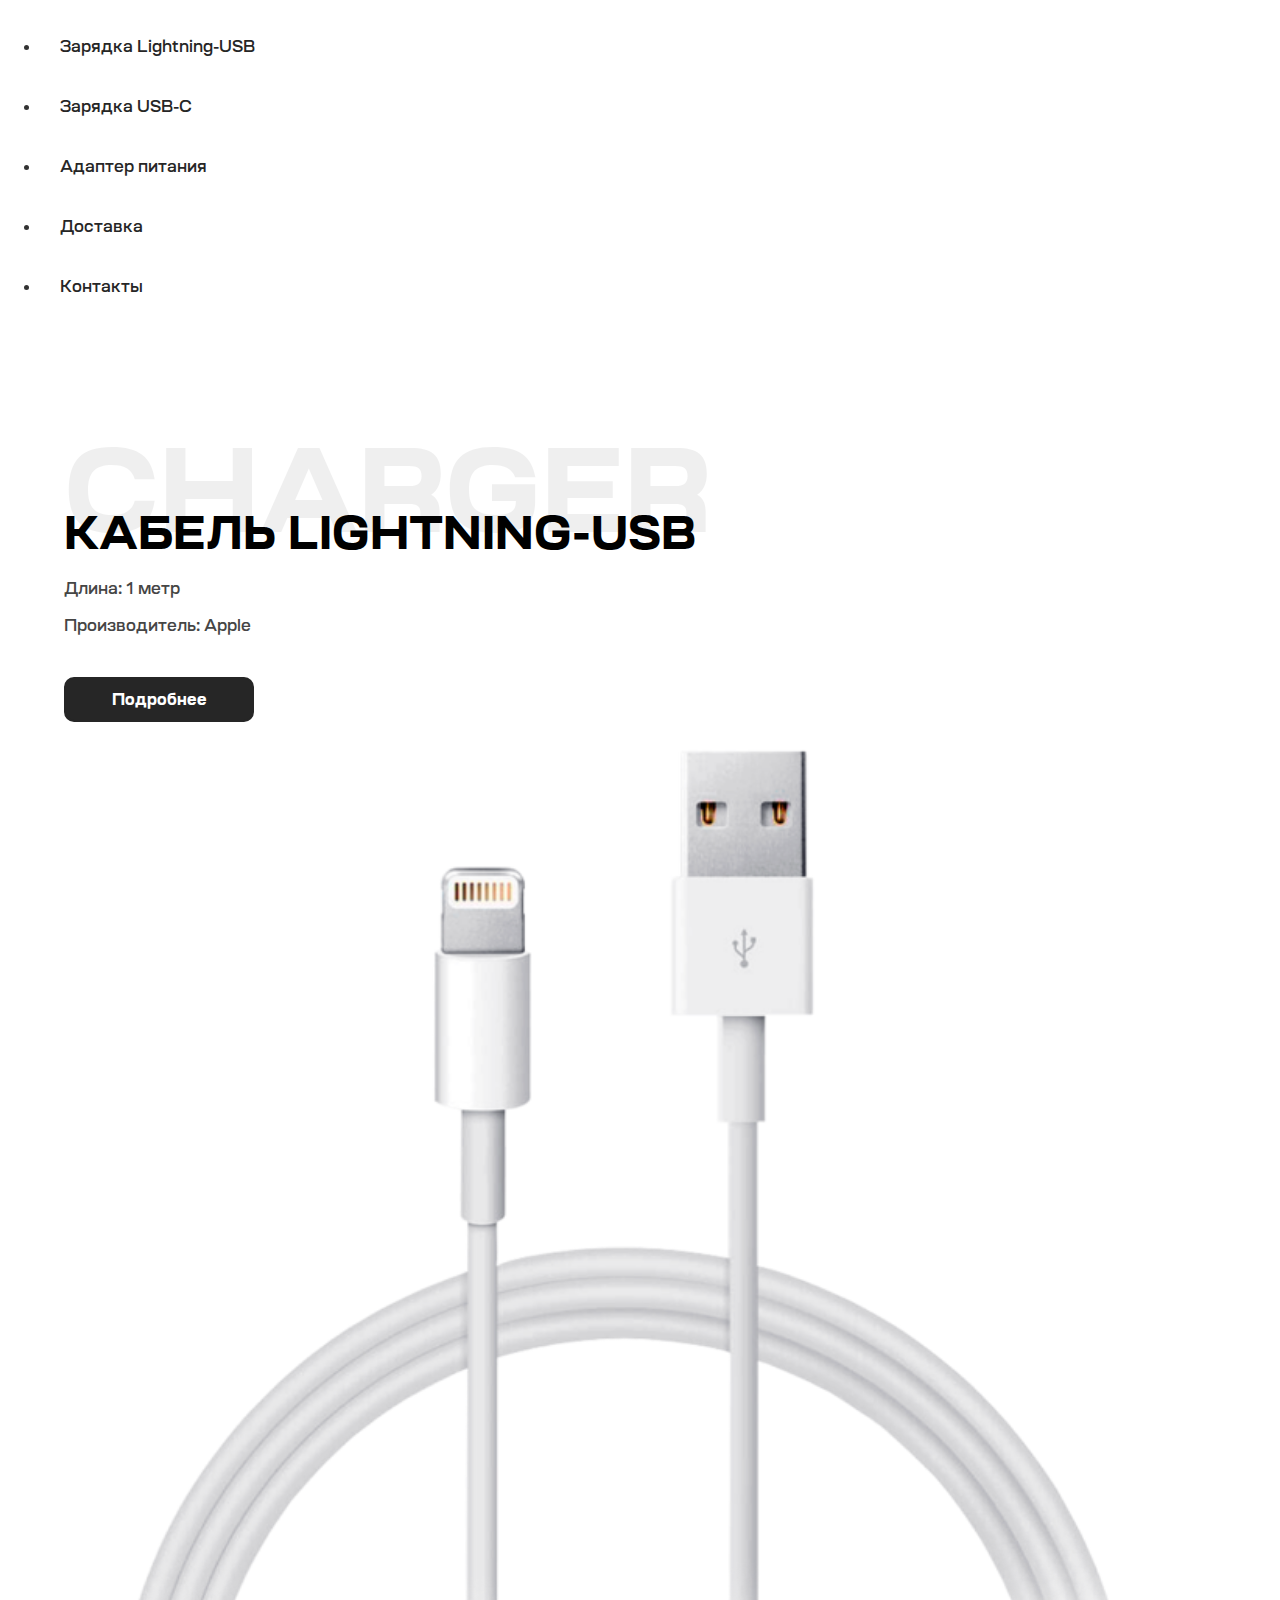
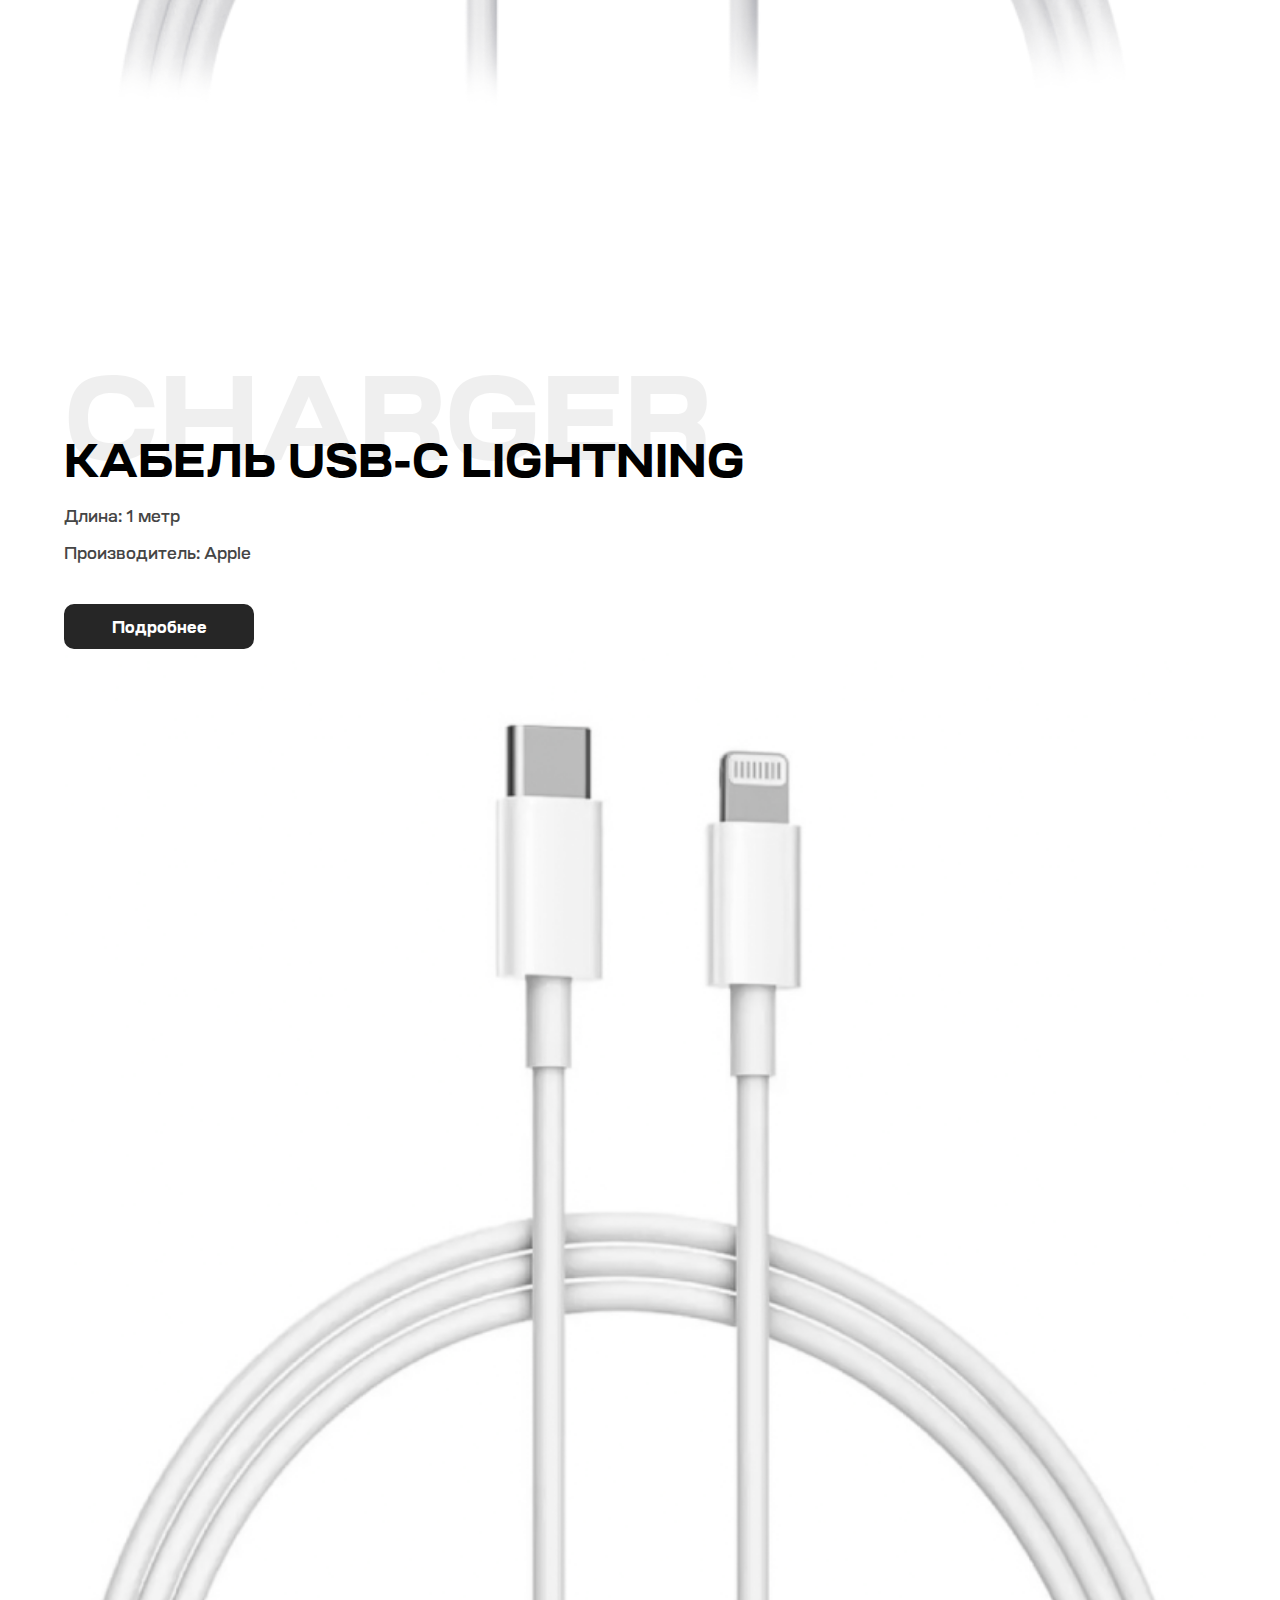
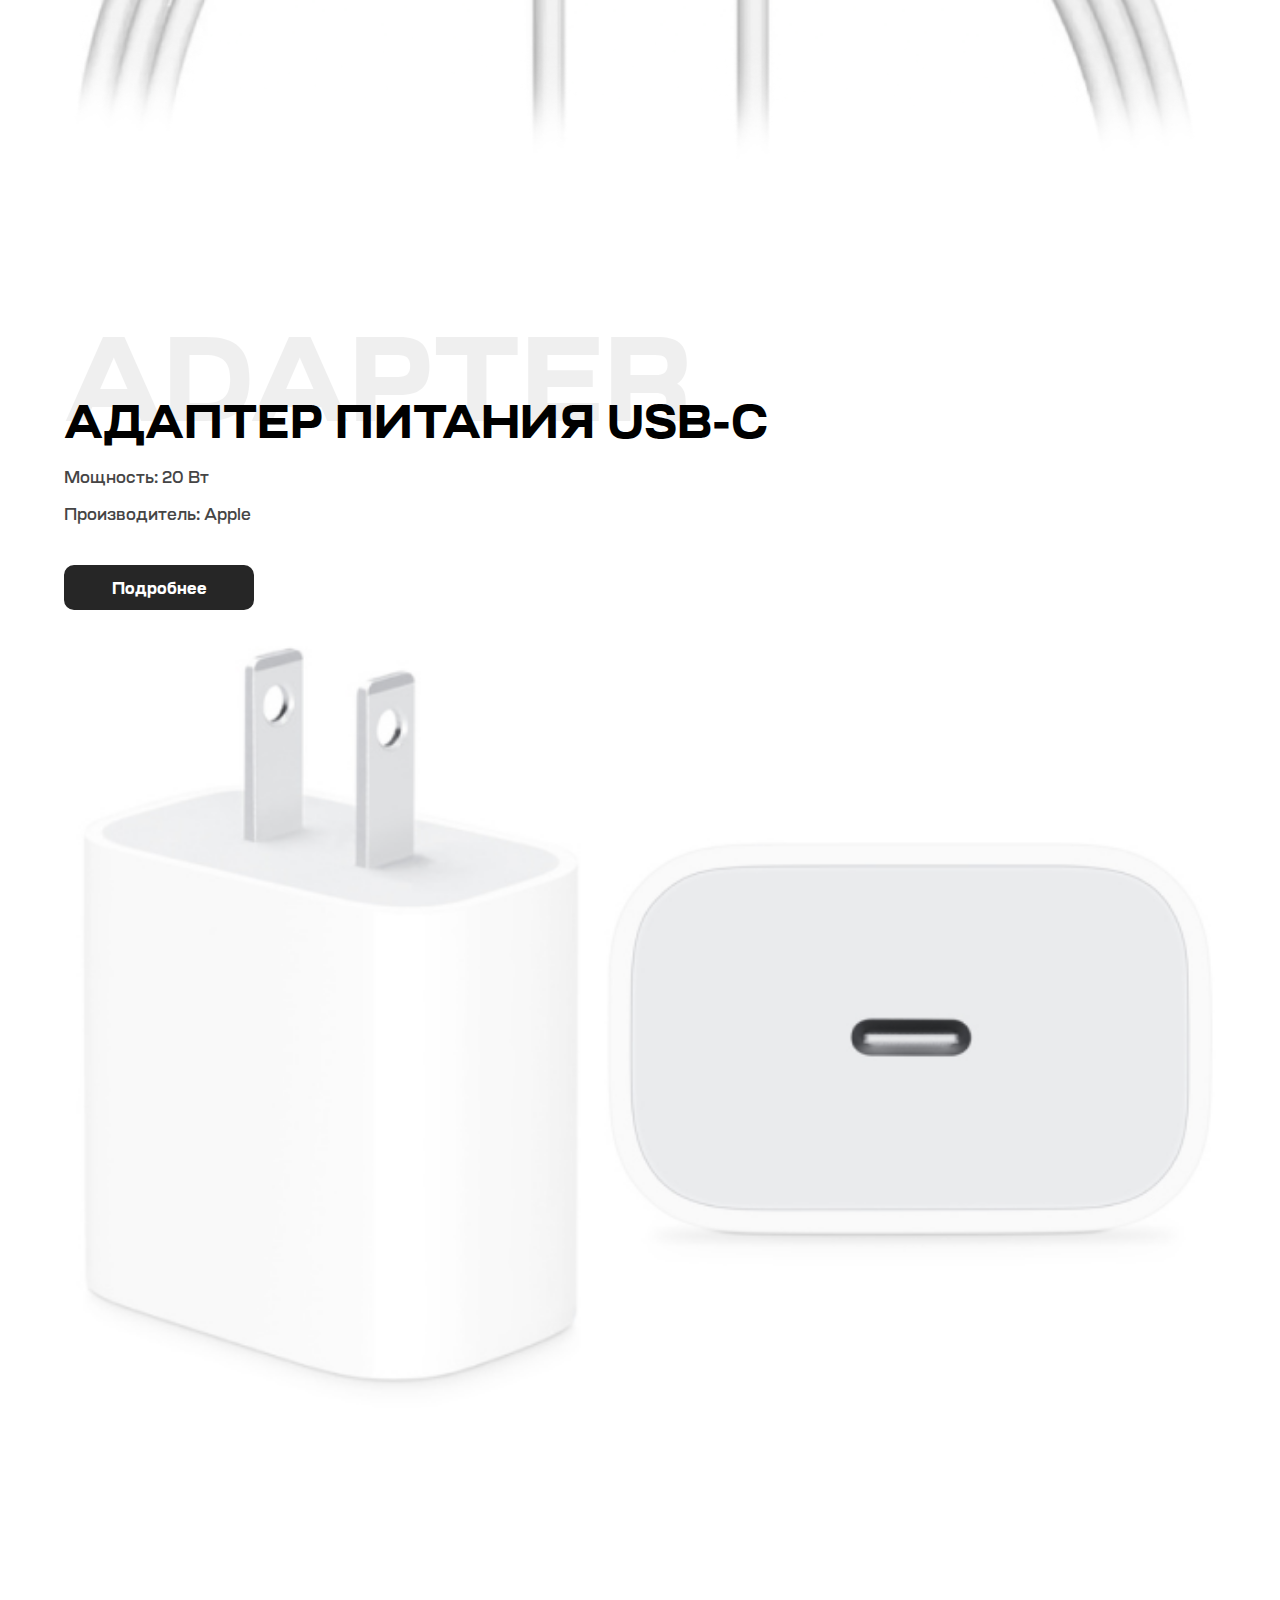
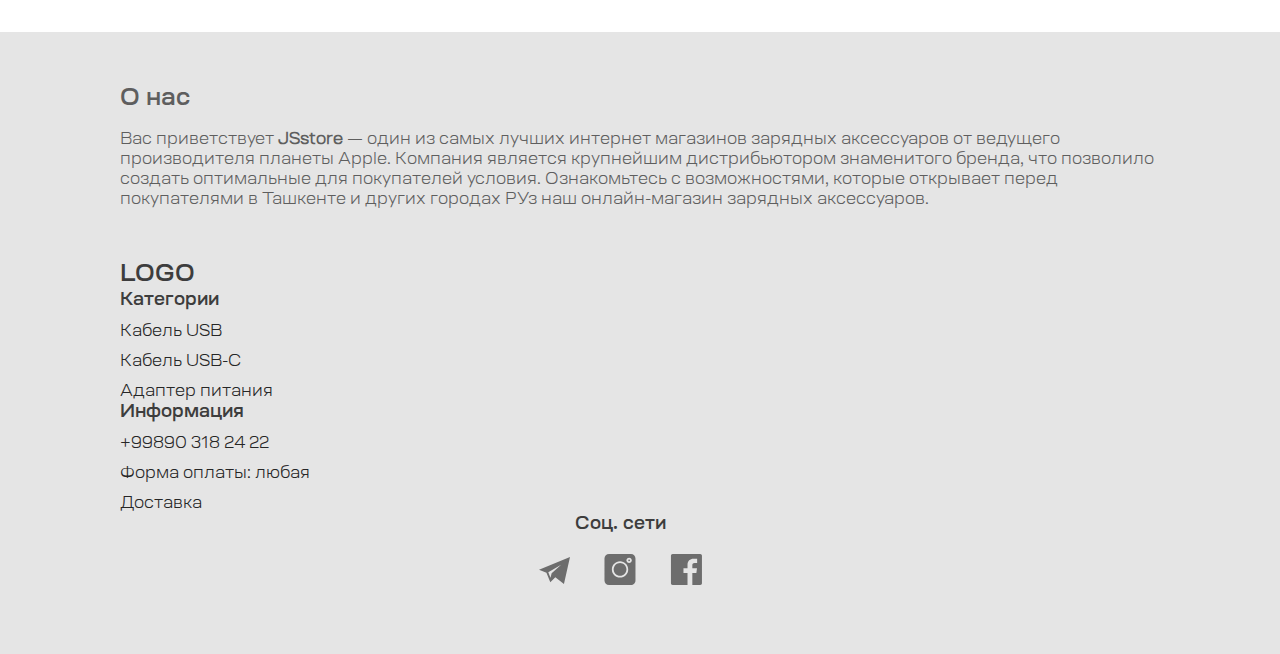
==== index.html @ 5d2f087a "JS-Store10" ====
<!DOCTYPE html>
<html lang="en">
<head>
    <meta charset="UTF-8">
    <meta http-equiv="X-UA-Compatible" content="IE=edge">
    <meta name="viewport" content="width=device-width, initial-scale=1.0">
    <link href="https://cdn.jsdelivr.net/npm/bootstrap@5.1.3/dist/css/bootstrap.min.css" rel="stylesheet" integrity="sha384-1BmE4kWBq78iYhFldvKuhfTAU6auU8tT94WrHftjDbrCEXSU1oBoqyl2QvZ6jIW3" crossorigin="anonymous">
    <link rel="stylesheet" href="/css/style2.css">
    <title>JS-Store2</title>
</head>
<body>
    <nav class="navbar navbar-expand-lg mt-5">
        <div class="container-md">
          <div class="collapse navbar-collapse justify-content-center" id="navbarSupportedContent">
            <ul class="navbar-nav start-50">
              <li class="nav-item">
                <a class="nav-link" aria-current="page" href="#Lightning">Зарядка Lightning-USB</a>
              </li>
              <li class="nav-item">
                <a class="nav-link" aria-current="page" href="#USB-C">Зарядка USB-C</a>
              </li>
              <li class="nav-item">
                <a class="nav-link" aria-current="page" href="#adapter">Адаптер питания</a>
              </li>
              <li class="nav-item">
                <a class="nav-link" aria-current="page" href="#social">Доставка</a>
              </li>
              <li class="nav-item">
                <a class="nav-link" aria-current="page" href="#contacts">Контакты</a>
              </li>
            </ul>
          </div>
        </div>
      </nav>

      <div class="container1">


        <div class="lightning" id="Lightning">

          <div class="row">
            <div class="col-12 col-md-6">
              <div class="row lightning-text">
                <div class="title">
                  <h1>Charger</h1>
                </div>
                <div class="sub-title">
                  <h2>Кабель Lightning-USB</h2>
                </div>
                <div class="info-text">
                  <p>
                    Длина: 1 метр
                  </p>
                  <p>
                    Производитель: Apple
                  </p>
                </div>
                <a href="/html/card.html">
                  <button type="button" class="info-btn">Подробнее</button>
                </a>
              </div>
            </div>
            <div class="col-12 col-md-6 lightning-img">
              <img class="image" src="/images/Lightning.png" alt="Lightning Usb">
            </div>
          </div>

        </div>


        <div class="usb-c" id="USB-C" >

          <div class="row">
            <div class="col-12 col-md-6 order-md-1">
              <div class="row usbc-text text-end">
                <div class="title">
                  <h1>Charger</h1>
                </div>
                <div class="sub-title">
                  <h2>Кабель USB-C Lightning</h2>
                </div>
                <div class="info-text">
                  <p>
                    Длина: 1 метр
                  </p>
                  <p>
                    Производитель: Apple
                  </p>
                </div>
                <a href="#">
                  <button type="button" class="info-btn">Подробнее</button>
                </a>
              </div>
            </div>
            <div class="col-12 col-md-6 usbc-img">
              <img class="image" src="/images/USB-C.png" alt="Lightning Usb-c">
            </div>
          </div>

        </div>


        <div class="adapter" id="adapter">

          <div class="row">
            <div class="col-12 col-md-6">
              <div class="row adapter-text">
                <div class="title">
                  <h1>adapter</h1>
                </div>
                <div class="sub-title">
                  <h2>Адаптер питания USB-C</h2>
                </div>
                <div class="info-text">
                  <p>
                    Мощность: 20 Вт
                  </p>
                  <p>
                    Производитель: Apple
                  </p>
                </div>
                <a href="#">
                  <button type="button" class="info-btn">Подробнее</button>
                </a>
              </div>
            </div>
            <div class="col-12 col-md-6 adapter-img justify-content-center">
              <img class="image" src="/images/adapter.png" alt="Adapter">
            </div>
          </div>

        </div>

      </div>


      <div class="footer">
        <div class="footer_text">
          <h4>
            О нас
          </h4>
          <p>
            Вас приветствует <b>JSstore</b> — один из самых лучших интернет магазинов зарядных аксессуаров от ведущего
            производителя планеты Apple.  Компания является крупнейшим дистрибьютором  знаменитого бренда, что позволило создать оптимальные для покупателей условия. Ознакомьтесь с возможностями, которые открывает перед покупателями в Ташкенте и других городах РУз наш онлайн-магазин зарядных аксессуаров. 
          </p>
        </div>
          <div class="row text-center">
            <div class="col-md-3">
              <h1>LOGO</h1>
            </div>
            <div class="col-md-3 categories">
                <h5 id="categories">Категории</h5> 
                  <div class="footer_list">
                    <a class="footer_link" href="#">Кабель USB</a>
                    <a class="footer_link" href="#">Кабель USB-C</a>
                    <a class="footer_link" href="#">Адаптер питания</a>
                  </div>
            </div>
            <div class="col-md-3 information">
              <h5 id="contacts">Информация</h5>
              <div class="footer_list">
                <a class="footer_link" href="#">+99890 318 24 22</a>
                <a class="footer_link" href="#">Форма оплаты: любая</a>
                <a class="footer_link" href="#">Доставка</a> 
              </div>
            </div>
            <div class="col-md-3 social-media">
                  <h5 id="social">Соц. сети</h5>
                  <div class="footer_icons">
                    <a href="https://t.me/js_storeuz">
                      <svg class="footer_icon" width="31" height="29" viewBox="0 0 31 29" fill="none" xmlns="http://www.w3.org/2000/svg">
                      <path d="M7.45909 16.6638L11.3147 26.3021L16.3342 21.2827L24.9403 28.123L31 0.876953L0 13.7895L7.45909 16.6638ZM22.1417 8.69412L12.6531 17.3488L11.4713 21.803L9.28803 16.3438L22.1417 8.69412Z" fill="#6D6D6D"/>
                      </svg></a>
                    <a href="https://www.instagram.com/js.storeuz/">
                      <svg class="footer_icon" width="32" height="31" viewBox="0 0 32 31" fill="none" xmlns="http://www.w3.org/2000/svg">
                      <path d="M26.9331 0H5.01514C2.51143 0 0.474121 2.03731 0.474121 4.54102V26.459C0.474121 28.9627 2.51143 31 5.01514 31H26.9331C29.4368 31 31.4741 28.9627 31.4741 26.459V4.54102C31.4741 2.03731 29.4368 0 26.9331 0ZM16.0347 23.6133C11.5275 23.6133 7.86084 19.9466 7.86084 15.4395C7.86084 10.9323 11.5275 7.26562 16.0347 7.26562C20.5419 7.26562 24.2085 10.9323 24.2085 15.4395C24.2085 19.9466 20.5419 23.6133 16.0347 23.6133ZM25.1167 9.08203C23.6144 9.08203 22.3921 7.85974 22.3921 6.35742C22.3921 4.8551 23.6144 3.63281 25.1167 3.63281C26.619 3.63281 27.8413 4.8551 27.8413 6.35742C27.8413 7.85974 26.619 9.08203 25.1167 9.08203Z" fill="#6D6D6D"/>
                      <path d="M25.1167 5.44922C24.6155 5.44922 24.2085 5.85625 24.2085 6.35742C24.2085 6.85859 24.6155 7.26562 25.1167 7.26562C25.6179 7.26562 26.0249 6.85859 26.0249 6.35742C26.0249 5.85625 25.6179 5.44922 25.1167 5.44922Z" fill="#6D6D6D"/>
                      <path d="M16.0347 9.08203C12.5296 9.08203 9.67725 11.9344 9.67725 15.4395C9.67725 18.9445 12.5296 21.7969 16.0347 21.7969C19.5398 21.7969 22.3921 18.9445 22.3921 15.4395C22.3921 11.9344 19.5398 9.08203 16.0347 9.08203Z" fill="#6D6D6D"/>
                      </svg></a>
                    <a href="">
                      <svg class="footer_icon" width="32" height="31" viewBox="0 0 32 31" fill="none" xmlns="http://www.w3.org/2000/svg">
                      <path d="M30.2348 0.00195312H2.65869C1.71441 0.00195312 0.947754 0.767076 0.947754 1.71289V29.289C0.947754 30.2348 1.71441 31.0009 2.65869 31.0009H17.5048V18.9963H13.4654V14.3173H17.5048V10.8668C17.5048 6.86356 19.9492 4.68253 23.5212 4.68253C25.2337 4.68253 26.7021 4.81064 27.1304 4.86628V9.05072L24.6528 9.05174C22.7106 9.05174 22.336 9.9751 22.336 11.3292V14.3157H26.9696L26.3637 18.9943H22.3355V30.9994H30.2343C31.1796 30.9994 31.9467 30.2322 31.9467 29.289V1.71187C31.9462 0.767076 31.1801 0.00195312 30.2348 0.00195312Z" fill="#6D6D6D"/>
                      </svg></a>
                    
                  </div>
            </div>
          </div>  
      </div>

     






      <script src="https://cdn.jsdelivr.net/npm/@popperjs/core@2.10.2/dist/umd/popper.min.js" integrity="sha384-7+zCNj/IqJ95wo16oMtfsKbZ9ccEh31eOz1HGyDuCQ6wgnyJNSYdrPa03rtR1zdB" crossorigin="anonymous"></script>
      <script src="https://cdn.jsdelivr.net/npm/bootstrap@5.1.3/dist/js/bootstrap.min.js" integrity="sha384-QJHtvGhmr9XOIpI6YVutG+2QOK9T+ZnN4kzFN1RtK3zEFEIsxhlmWl5/YESvpZ13" crossorigin="anonymous"></script>
</body>
</html>
---- css/style2.css ----
body {
    font-family: "Ruberoid-600";
    margin: 0;
    padding: 0;
    background-color: #fff;
    color: #333;
}

h1, h2, h3, h4, h5, h6 {
    margin: 0;
}

.container1 {
    width: 90%;
    margin: 0 auto;
}


/* Navbar */
.nav-item {
    padding: 20px;
}

.nav-link {
    font-weight: 600;
    font-style: normal;
    color: #262626;
    size: 16px;
    text-decoration: none;
    transition: color .2 linear;
    position: relative;
    padding: 0;
}

.nav-link::before {
    content: '';
    width: 0;
    height: 2px;
    background-color: #262626;
    position: absolute;
    transition: all .2s linear;
    left: 0;
    bottom: -5px;
}

.nav-link:hover {
    color: black;
}

.nav-link:hover::before {
    width: 100%;
}

.nav-link:visited {
    color: black
}

/* Lightning */
.lightning {
    margin-top: 30px;
}

.lightning-text {
    margin-top: 100px;
}

.lightning-img img{
    width: 100%;
}

/* Usb-c */
.usb-c {
    margin-top: 30px;
}

.usbc-text {
    margin-top: 200px;
}

.usbc-img img{
    width: 100%;
}

/* Adapter */
.adapter {
    margin-top: 140px;
    margin-bottom: 140px;
}

.adapter-text {
    margin-top: 100px;
}

.adapter-img img {
    width: 100%;
}

/* Footer */

.footer {
    background-color: #e5e5e5;
    padding: 50px 120px;
    color: #3d3d3d;
}

.footer_text {
    color: #262626;
    opacity: 0.7;
}


.footer_text h4{
    font-size: 24px;
}

.footer_text p{
    font-family: "Ruberoid-300";
    font-size: 16px;
}

.footer .row {
    margin-top: 50px;
}

.footer .row .col-md-3 h1{
    font-size: 24px;
} 

.footer .row .col-md-3 h5{
    font-size: 18px;
}


.footer_list {
    display: flex;
    flex-direction: column;
}

.footer_link {
    font-family: "Ruberoid-300";
    font-size: 16px;
    margin-top: 10px;
    list-style-type: none;
    text-decoration: none;
    color: #262626;
    transition: color .2 linear;
}

.footer_link:hover  {
    font-family: "Ruberoid-600";
    color: black;
}

.social-media {
    margin-left: -40px;
    text-align: center;
}

.footer_icon {
    margin: 15px;
    margin-top: 20px;
}

.footer_icon:hover {
    transform: scale(1.2);
}


/* General */
.title h1{
    font-family: "Ruberoid-800";
    font-style: normal;
    font-size: 120px;
    text-transform: uppercase;
    color: #000;
    opacity: 6%;
}

.sub-title h2{
    font-family: "Ruberoid-800";
    font-style: normal;
    font-size: 47px;
    margin-top: -60px;
    /* position: absolute; */
    text-transform: uppercase;
    color: #000;
}

.info-text {
    font-family: "Ruberoid-600";
    font-style: normal;
    font-size: 16px;
    line-height: 20.8px;
    color: #454545;
}

.info-btn {
    font-family: "Ruberoid-800";
    margin-top: 25px;
    font-size: 16px;
    color: #fff;
    border-radius: 10px;
    border-style: solid;
    border-color: #262626;
    background-color: #262626;
    text-align: center; 
    height: 45px; 
    width: 190px; 
    text-decoration: none;
    transition: background .1s linear, color .1s linear;
}

.info-btn:hover {
    background-color: black;
    color: #fff;
    border-color: black;
    transform: scale(1.1);
}


/* 576px */
@media (max-width: 576px) {
    /* Lightning */
    .lightning {
        display: flex;
        flex-wrap: wrap;
        justify-content: center;
        margin-top: 25px;
    }
    
    .lightning-text {
        margin-top: 0px;
    }
    
    .lightning-img img{
        width: 280px;
        height: 245px;
    }

    /* USB-C */
    .usb-c {
        margin-top: 15px;
    }
    
    .usbc-text {
        text-align: start !important;
        margin-top: 0px;
    }
    
    .usbc-img img{
        width: 280px;
        height: 245px;
    }

    /* Adapter */
    .adapter {
        margin-top: 15px;
        margin-bottom: 20px;
    }
    
    .adapter-text {
        margin-top: 0px;
    }
    
    .adapter-img img {
        width: 280px;
        height: 212px;
    }

    /* Footer */
    .footer {
        background-color: #ebe9e9;
        padding: 30px 20px !important;
        color: #3d3d3d;
    }
    
    .footer .row {
        margin-top: 15px;
    }

    .categories {
        display: none;
    } 
    
    .information {
        margin-top: 10px;
    }
    
    .footer_list {
        display: flex;
        flex-direction: column;
    }
      
    .social-media {
        margin-top: 20px;
        margin-left: 0px;
        text-align: center;
    }
    
    .footer_icon {
        margin: 15px;
    }
    
    .footer_icon:hover {
        transform: scale(1.2);
    }

    /* General */
    .title h1{
        font-family: "Ruberoid-800";
        font-style: normal;
        font-size: 50px;
        text-transform: uppercase;
        color: #000;
        opacity: 6%;
    }

    .sub-title h2{
        font-family: "Ruberoid-800";
        font-style: normal;
        font-size: 18px;
        margin-top: -30px;
        /* position: absolute; */
        text-transform: uppercase;
        color: #000;
    }

    .info-text {
        font-family: "Ruberoid-600";
        font-style: normal;
        font-size: 16px;
        line-height: 20.8px;
        color: #262626;
        opacity: 80%;

    }

    a button {
        display: none;
    }


}

























@font-face {
    font-family: "Ruberoid-800";
    src: url(/Ruberoid/Ruberoid-ExtraBold.otf);
}

@font-face {
    font-family: "Ruberoid-600";
    src: url(/Ruberoid/Ruberoid-SemiBold.otf);
}

@font-face {
    font-family: "Ruberoid-300";
    src: url(/Ruberoid/Ruberoid-Light.otf);
}
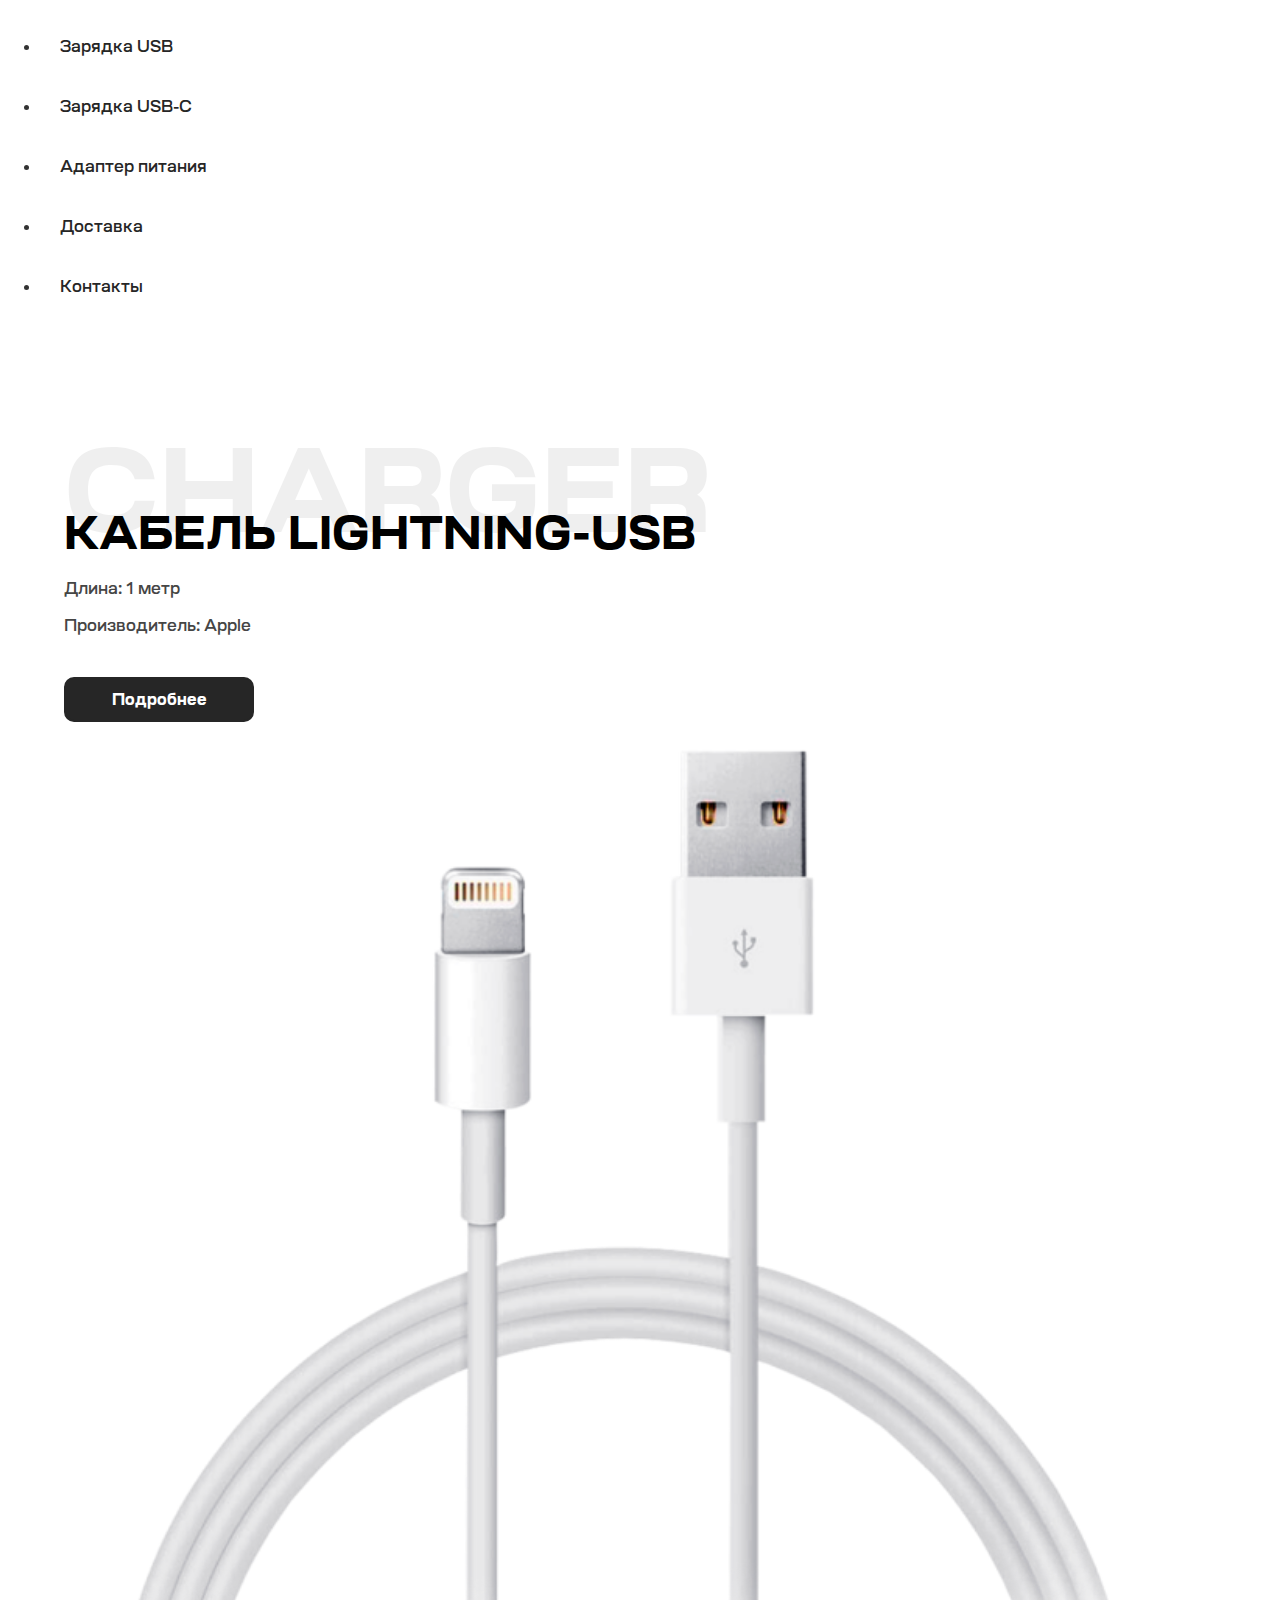
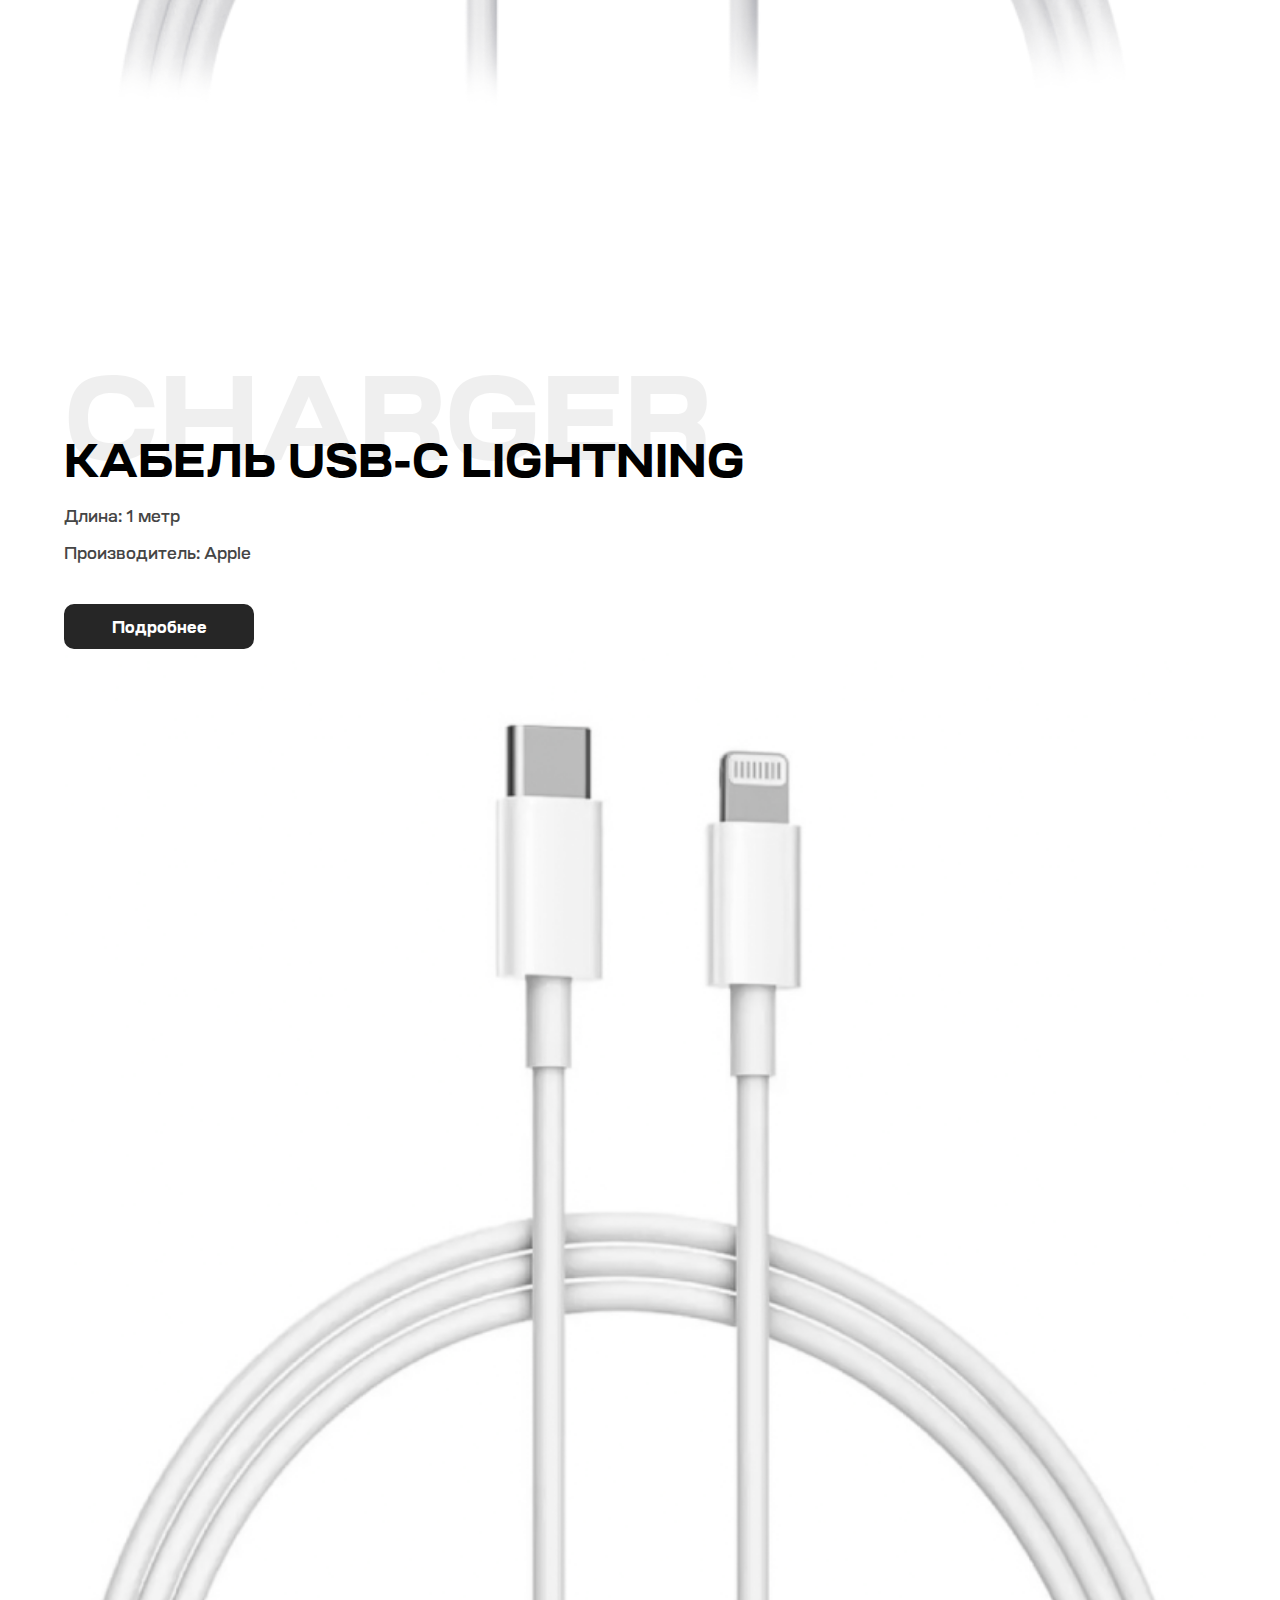
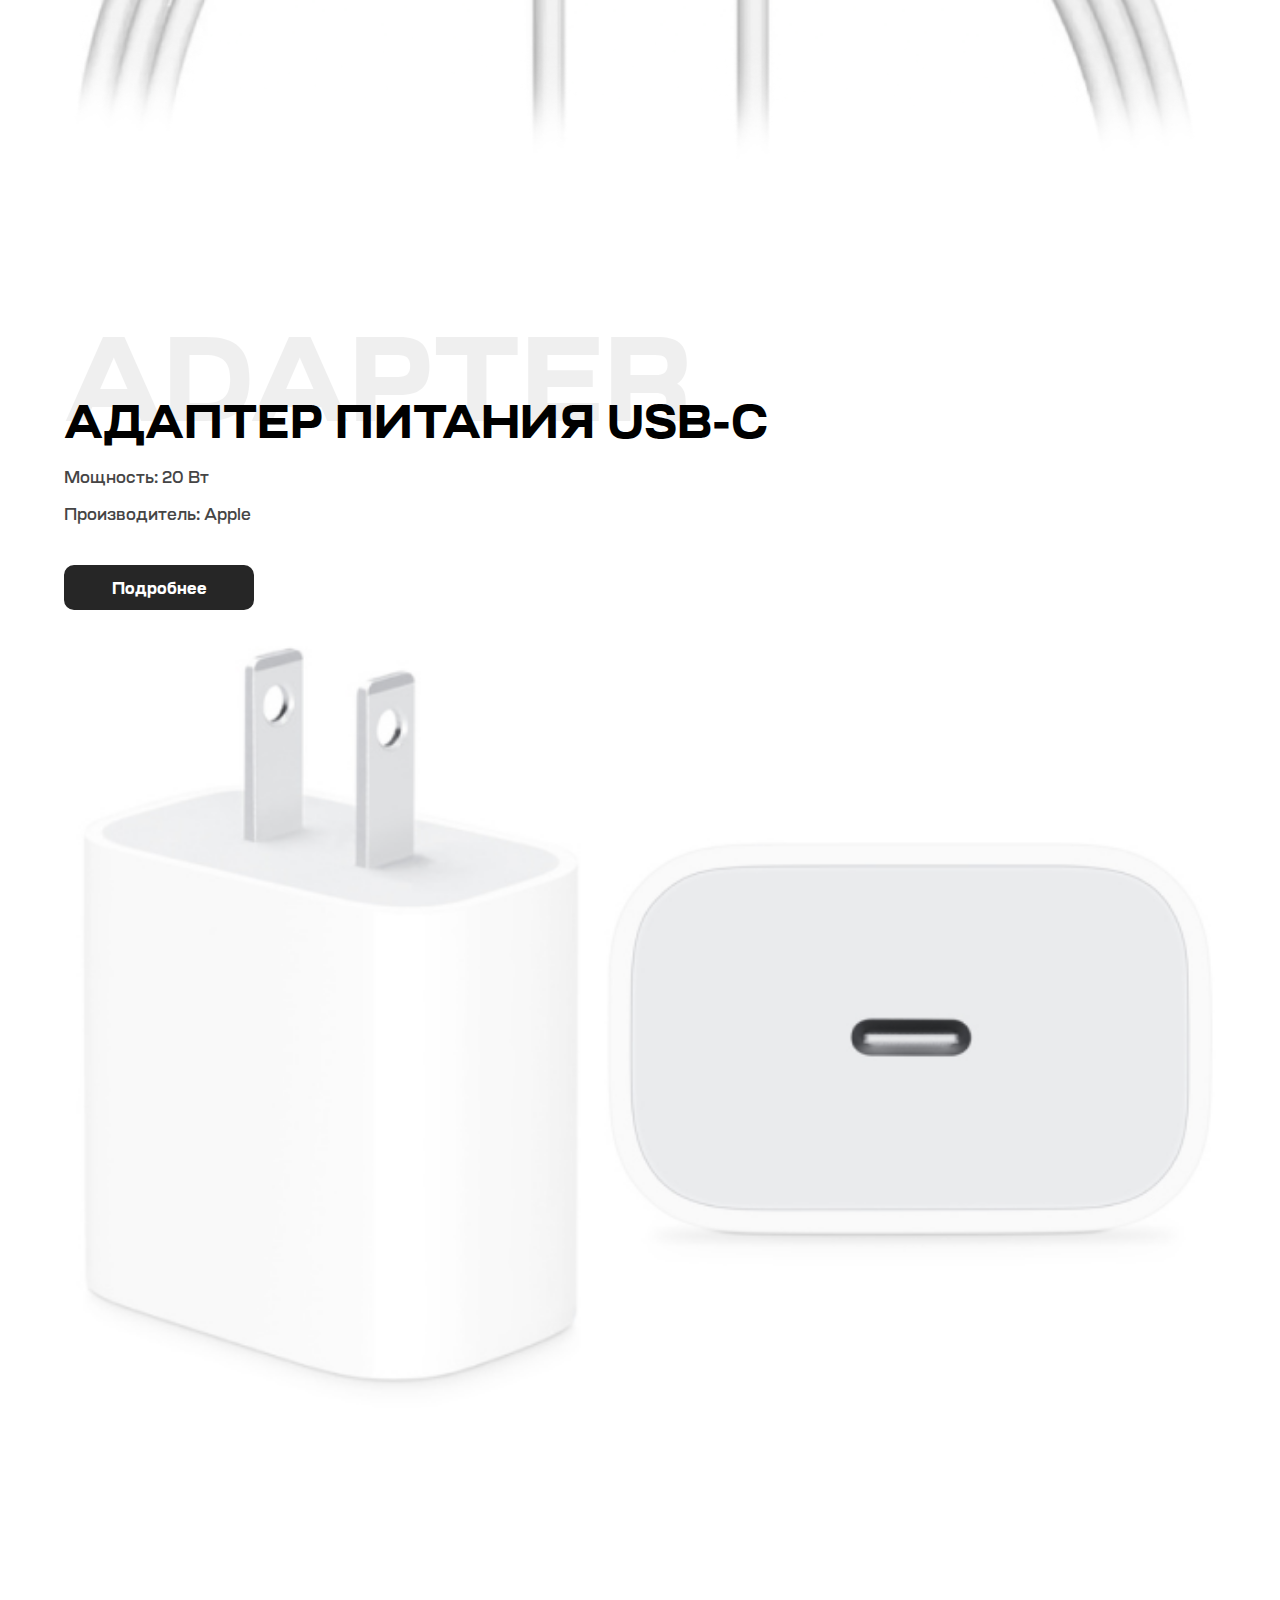
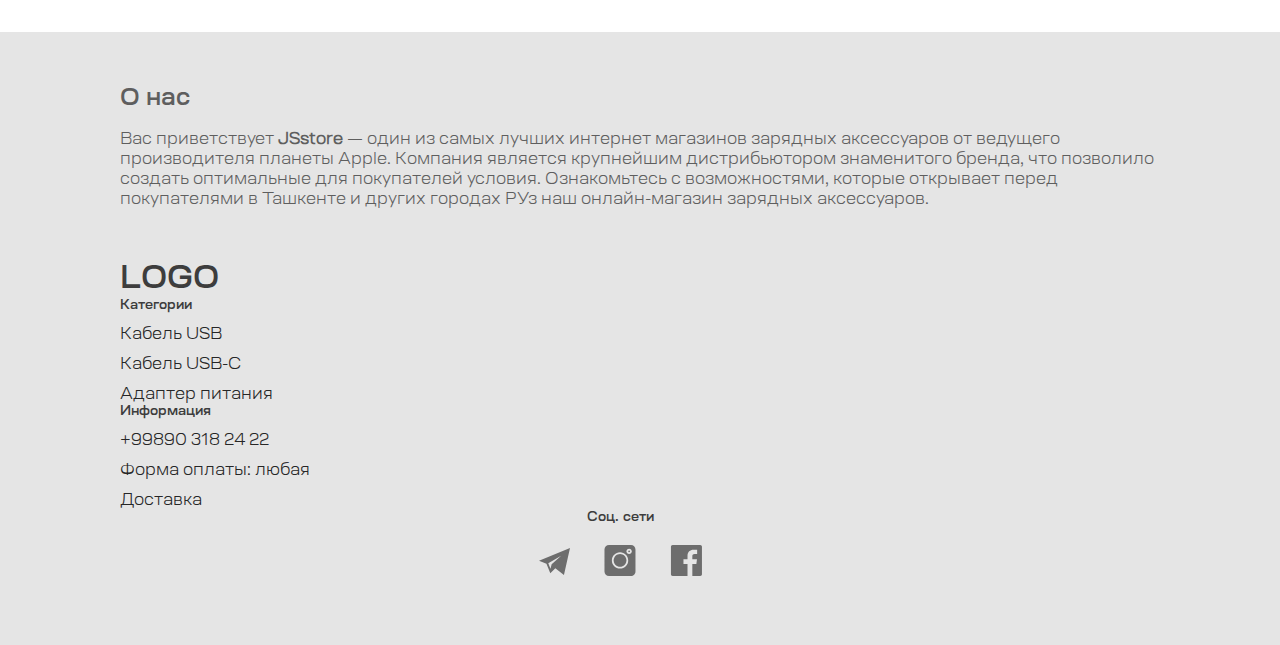
==== commit e0114341: "JS-Store13" ====
--- a/index.html
+++ b/index.html
@@ -9,12 +9,12 @@
     <title>JS-Store2</title>
 </head>
 <body>
-    <nav class="navbar navbar-expand-lg mt-5">
+    <nav class="navbar navbar-expand-sm mt-5">
         <div class="container-md">
           <div class="collapse navbar-collapse justify-content-center" id="navbarSupportedContent">
             <ul class="navbar-nav start-50">
               <li class="nav-item">
-                <a class="nav-link" aria-current="page" href="#Lightning">Зарядка Lightning-USB</a>
+                <a class="nav-link" aria-current="page" href="#Lightning">Зарядка USB</a>
               </li>
               <li class="nav-item">
                 <a class="nav-link" aria-current="page" href="#USB-C">Зарядка USB-C</a>
@@ -144,11 +144,11 @@
             производителя планеты Apple.  Компания является крупнейшим дистрибьютором  знаменитого бренда, что позволило создать оптимальные для покупателей условия. Ознакомьтесь с возможностями, которые открывает перед покупателями в Ташкенте и других городах РУз наш онлайн-магазин зарядных аксессуаров. 
           </p>
         </div>
-          <div class="row text-center">
-            <div class="col-md-3">
+          <div class="row">
+            <div class="col-sm-3">
               <h1>LOGO</h1>
             </div>
-            <div class="col-md-3 categories">
+            <div class="col-sm-3 categories">
                 <h5 id="categories">Категории</h5> 
                   <div class="footer_list">
                     <a class="footer_link" href="#">Кабель USB</a>
@@ -156,7 +156,7 @@
                     <a class="footer_link" href="#">Адаптер питания</a>
                   </div>
             </div>
-            <div class="col-md-3 information">
+            <div class="col-sm-3 information">
               <h5 id="contacts">Информация</h5>
               <div class="footer_list">
                 <a class="footer_link" href="#">+99890 318 24 22</a>
@@ -164,7 +164,7 @@
                 <a class="footer_link" href="#">Доставка</a> 
               </div>
             </div>
-            <div class="col-md-3 social-media">
+            <div class="col-sm-3 social-media">
                   <h5 id="social">Соц. сети</h5>
                   <div class="footer_icons">
                     <a href="https://t.me/js_storeuz">
--- a/css/style2.css
+++ b/css/style2.css
@@ -25,7 +25,7 @@
     font-weight: 600;
     font-style: normal;
     color: #262626;
-    size: 16px;
+    font-size: 16px;
     text-decoration: none;
     transition: color .2 linear;
     position: relative;
@@ -141,6 +141,7 @@
     font-size: 16px;
     margin-top: 10px;
     list-style-type: none;
+    text-align: start;
     text-decoration: none;
     color: #262626;
     transition: color .2 linear;
@@ -222,9 +223,6 @@
 @media (max-width: 576px) {
     /* Lightning */
     .lightning {
-        display: flex;
-        flex-wrap: wrap;
-        justify-content: center;
         margin-top: 25px;
     }
     
@@ -232,11 +230,6 @@
         margin-top: 0px;
     }
     
-    .lightning-img img{
-        width: 280px;
-        height: 245px;
-    }
-
     /* USB-C */
     .usb-c {
         margin-top: 15px;
@@ -247,11 +240,6 @@
         margin-top: 0px;
     }
     
-    .usbc-img img{
-        width: 280px;
-        height: 245px;
-    }
-
     /* Adapter */
     .adapter {
         margin-top: 15px;
@@ -260,11 +248,6 @@
     
     .adapter-text {
         margin-top: 0px;
-    }
-    
-    .adapter-img img {
-        width: 280px;
-        height: 212px;
     }
 
     /* Footer */
@@ -275,6 +258,7 @@
     }
     
     .footer .row {
+        text-align: center;
         margin-top: 15px;
     }
 
@@ -300,16 +284,12 @@
     .footer_icon {
         margin: 15px;
     }
-    
-    .footer_icon:hover {
-        transform: scale(1.2);
-    }
 
     /* General */
     .title h1{
         font-family: "Ruberoid-800";
         font-style: normal;
-        font-size: 50px;
+        font-size: 15vw;
         text-transform: uppercase;
         color: #000;
         opacity: 6%;
@@ -318,7 +298,7 @@
     .sub-title h2{
         font-family: "Ruberoid-800";
         font-style: normal;
-        font-size: 18px;
+        font-size: 6vw;
         margin-top: -30px;
         /* position: absolute; */
         text-transform: uppercase;
@@ -342,6 +322,117 @@
 
 }
 
+/* 768 */
+@media (max-width: 768px) {
+    /* Navbar */
+    .nav-item {
+        padding: 5px;
+    }
+
+    /* Lightning */
+    .lightning {
+        margin-top: 25px;
+    }
+    
+    .lightning-text {
+        margin-top: 0px;
+    }
+
+    .lightning-img img {
+        float: right;
+        margin-top: -100px;
+        width: 70%;
+    }
+    
+    /* USB-C */
+    .usb-c {
+        margin-top: 15px;
+    }
+    
+    .usbc-text {
+        text-align: end !important;
+        margin-top: 0px;
+    }
+
+    .usbc-img img {
+        margin-top: -100px;
+        width: 70%;
+    }
+    
+    /* Adapter */
+    .adapter {
+        margin-top: 15px;
+        margin-bottom: 20px;
+    }
+    
+    .adapter-text {
+        margin-top: 0px;
+    }
+
+    .adapter-img img {
+        float: right;
+        margin-top: -100px;
+        width: 70%;
+    }
+
+    /* Footer */
+    .footer {
+        background-color: #ebe9e9;
+        padding: 30px 30px !important;
+        color: #3d3d3d;
+    }
+    
+    .footer .row {
+        margin-top: 30px;
+    }
+    
+    .footer_list {
+        display: flex;
+        flex-direction: column;
+    }
+      
+    .social-media {
+        margin-left: 0px;
+        text-align: center;
+    }
+    
+    .footer_icon {
+        margin: 15px;
+    }
+
+    /* General */
+    .title h1{
+        font-family: "Ruberoid-800";
+        font-style: normal;
+        font-size: 15vw;
+        text-transform: uppercase;
+        color: #000;
+        opacity: 6%;
+    }
+
+    .sub-title h2{
+        font-family: "Ruberoid-800";
+        font-style: normal;
+        font-size: 6vw;
+        margin-top: -60px;
+        /* position: absolute; */
+        text-transform: uppercase;
+        color: #000;
+    }
+
+    .info-text {
+        font-family: "Ruberoid-600";
+        font-style: normal;
+        font-size: 16px;
+        line-height: 20.8px;
+        color: #262626;
+        opacity: 80%;
+
+    }
+
+
+}
+
 
 
 
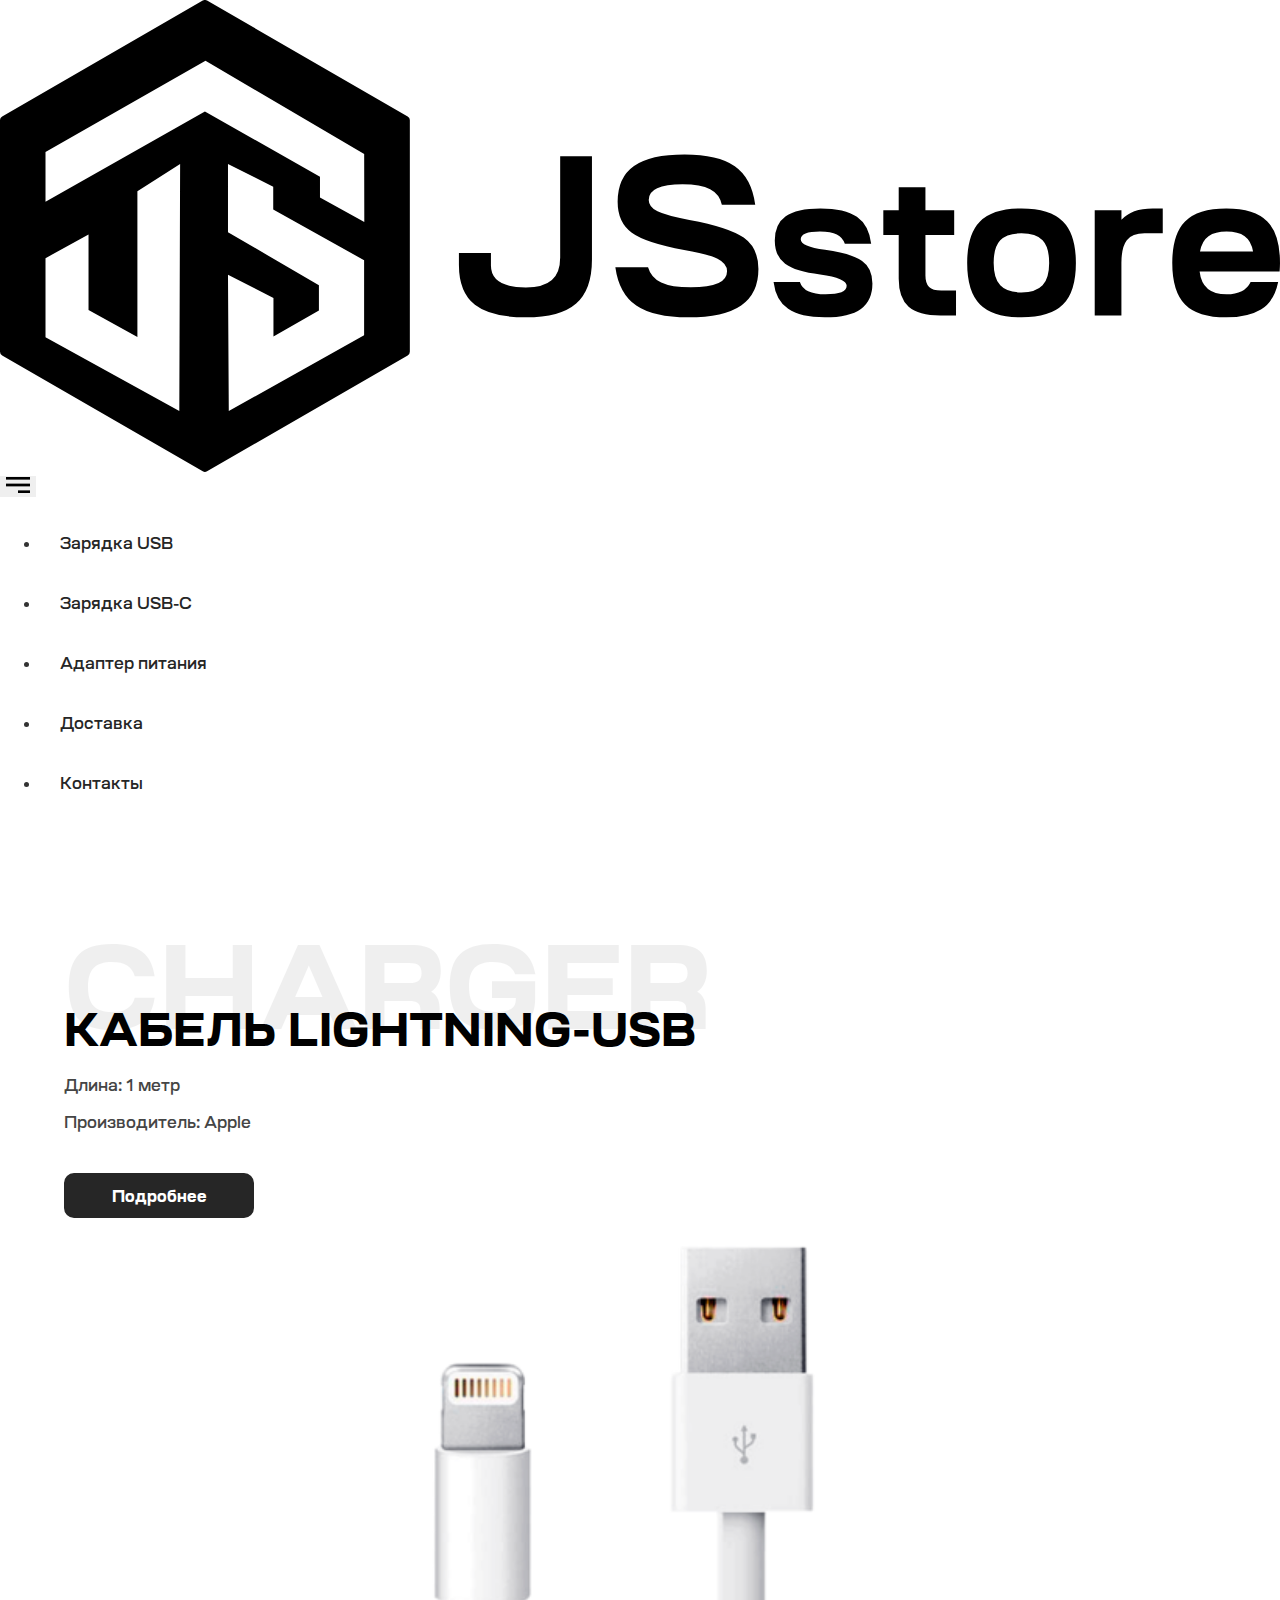
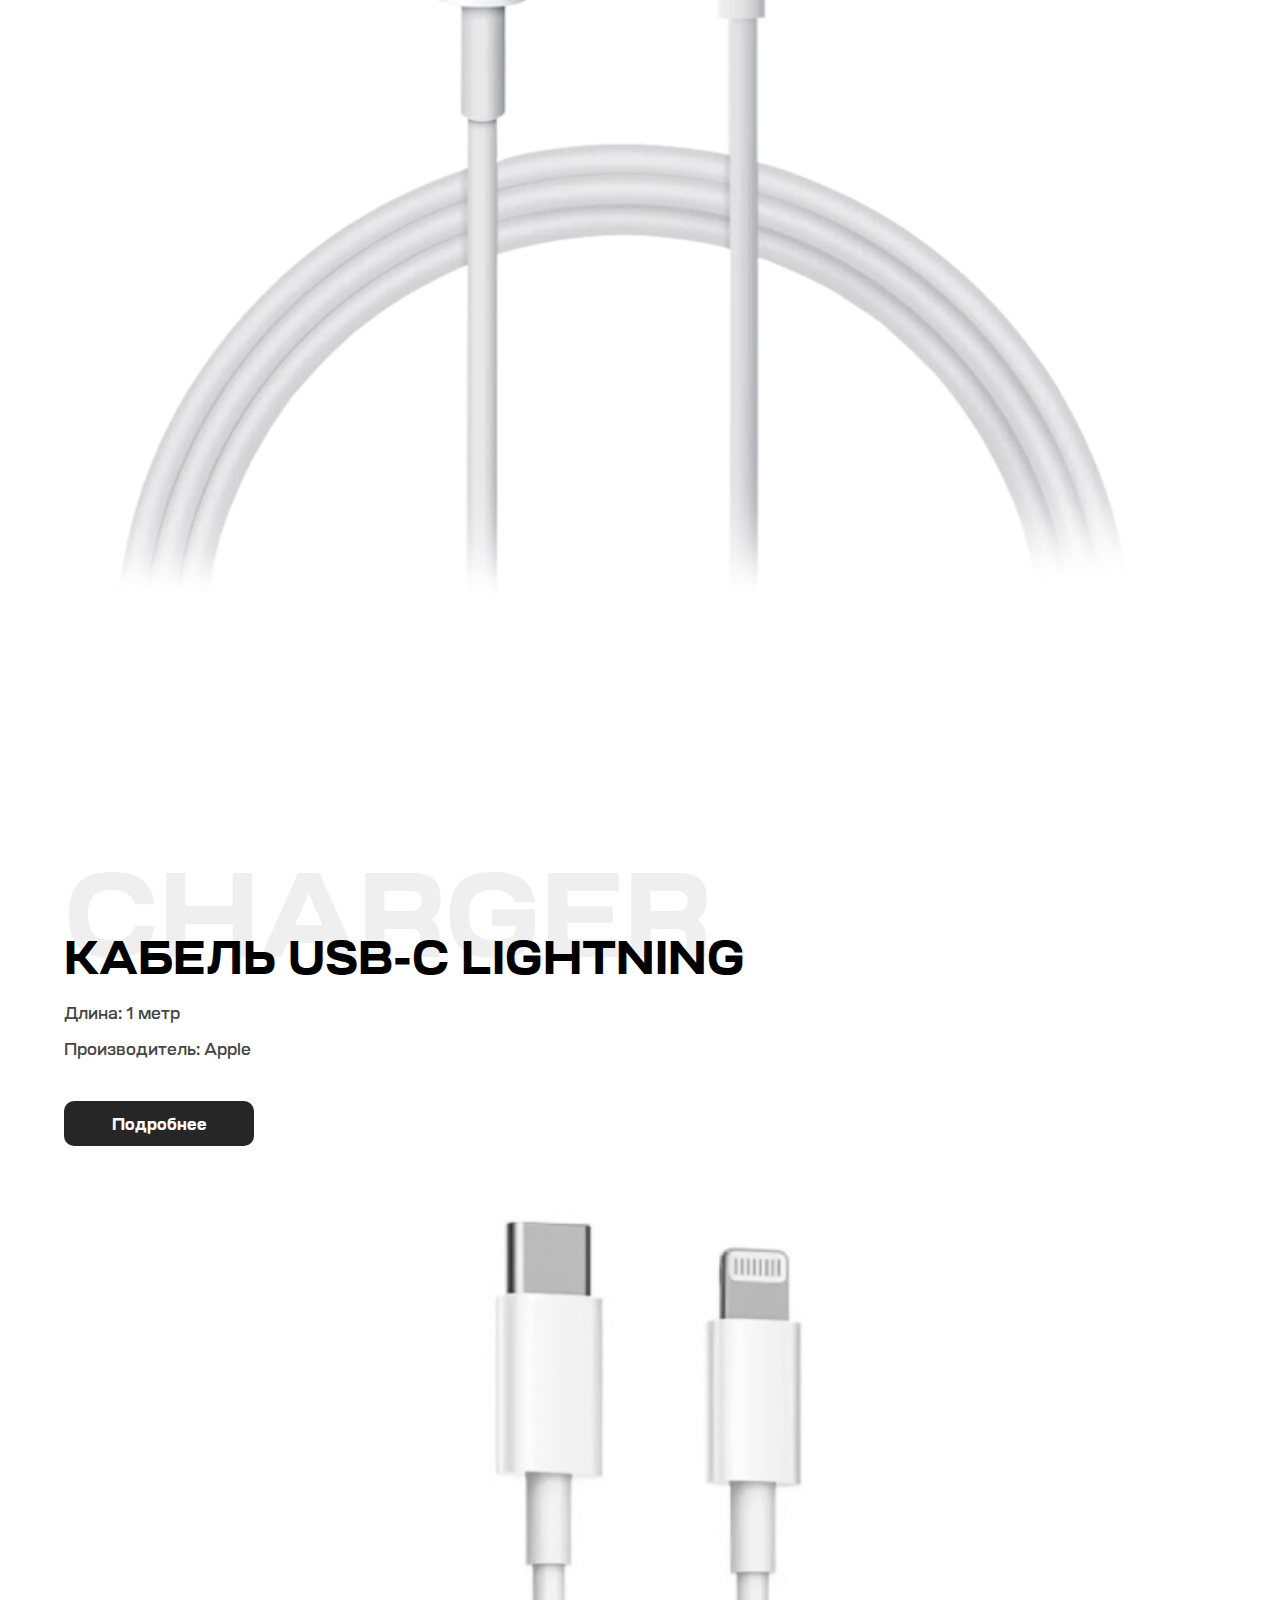
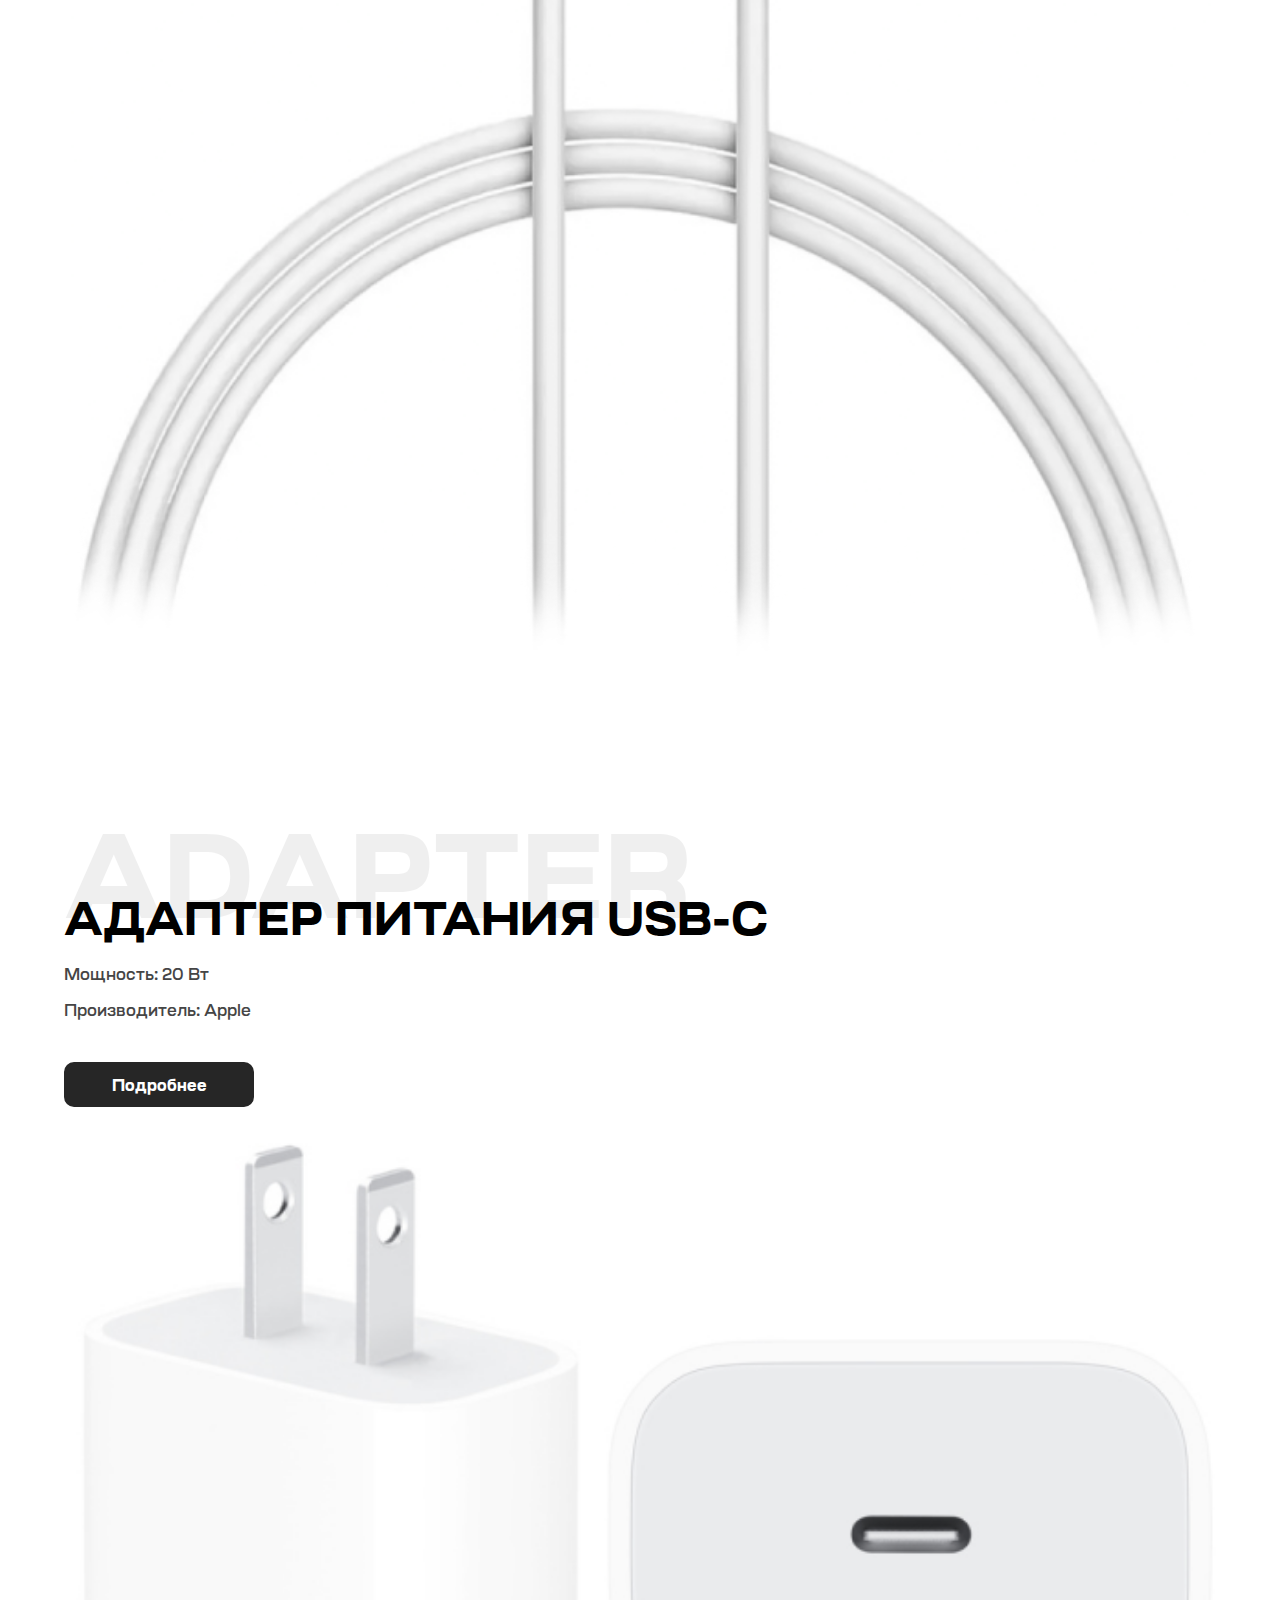
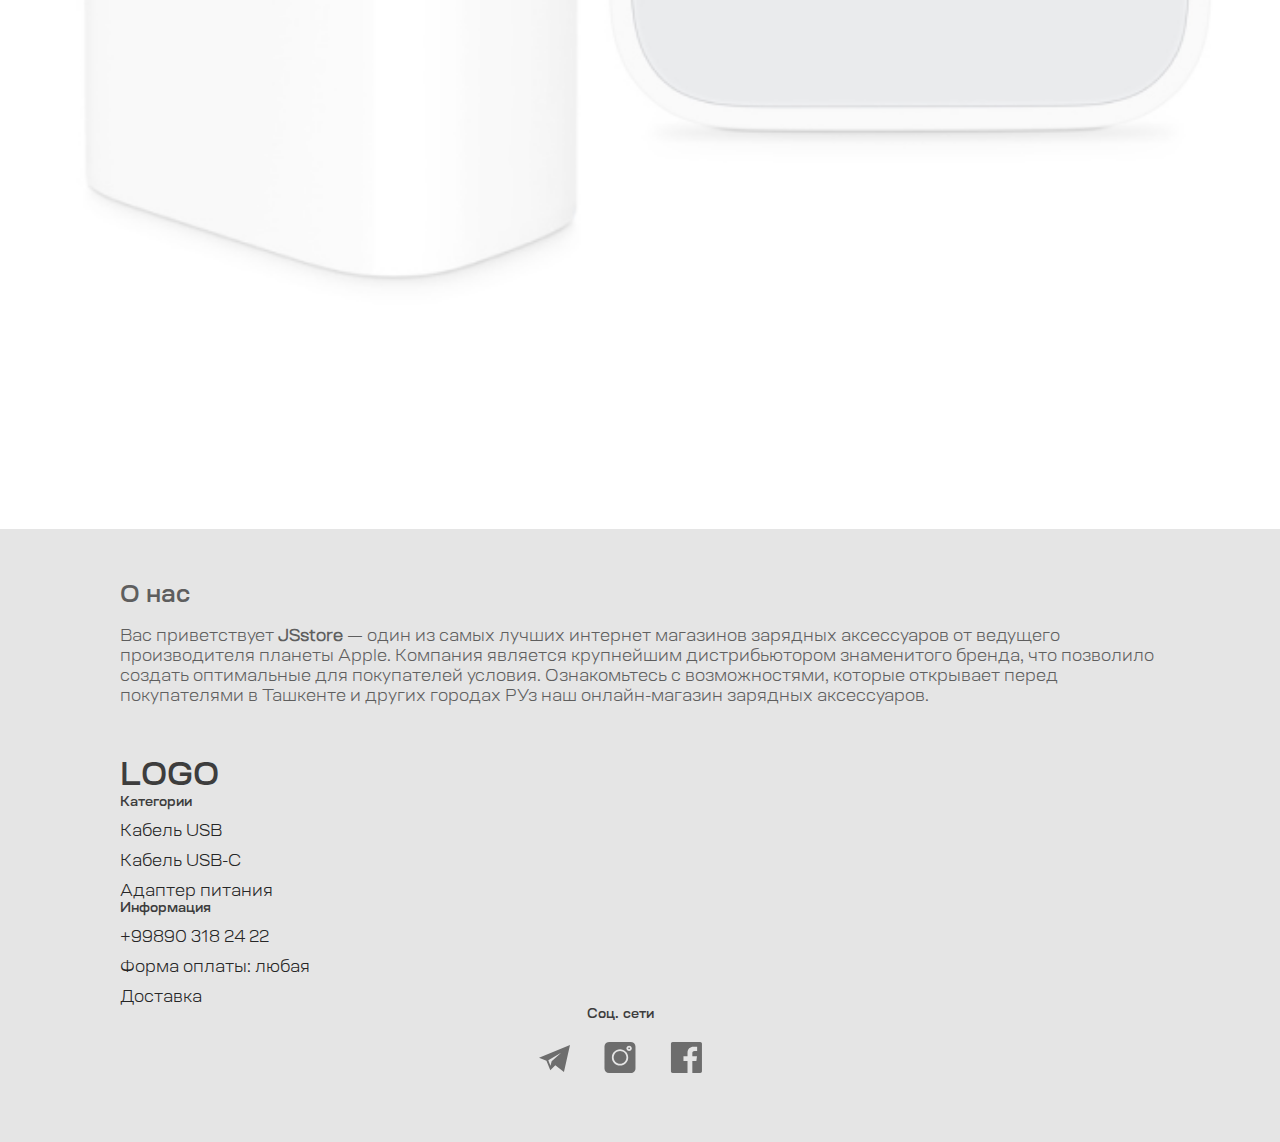
==== commit 9c4767b7: "JS-Store35" ====
--- a/index.html
+++ b/index.html
@@ -4,15 +4,22 @@
     <meta charset="UTF-8">
     <meta http-equiv="X-UA-Compatible" content="IE=edge">
     <meta name="viewport" content="width=device-width, initial-scale=1.0">
-    <link href="https://cdn.jsdelivr.net/npm/bootstrap@5.1.3/dist/css/bootstrap.min.css" rel="stylesheet" integrity="sha384-1BmE4kWBq78iYhFldvKuhfTAU6auU8tT94WrHftjDbrCEXSU1oBoqyl2QvZ6jIW3" crossorigin="anonymous">
+    <link href="https://cdn.jsdelivr.net/npm/bootstrap@5.2.0-beta1/dist/css/bootstrap.min.css" rel="stylesheet" integrity="sha384-0evHe/X+R7YkIZDRvuzKMRqM+OrBnVFBL6DOitfPri4tjfHxaWutUpFmBp4vmVor" crossorigin="anonymous">
     <link rel="stylesheet" href="/css/style2.css">
+    <!-- <link rel="stylesheet" href="/css/animation.css"> -->
     <title>JS-Store2</title>
 </head>
 <body>
     <nav class="navbar navbar-expand-sm mt-5">
         <div class="container-md">
-          <div class="collapse navbar-collapse justify-content-center" id="navbarSupportedContent">
-            <ul class="navbar-nav start-50">
+          <a class="navbar-brand" href="#">
+            <svg class="navbar-brand1" xmlns="http://www.w3.org/2000/svg" viewBox="0 0 1896.38 699.11"><defs><style>.cls-1{fill:#fff;}</style></defs><g id="Слой_2" data-name="Слой 2"><g id="Слой_1-2" data-name="Слой 1"><path d="M604,172.44,306.78.86a6.37,6.37,0,0,0-6.4,0L3.2,172.44A6.39,6.39,0,0,0,0,178V521.13a6.39,6.39,0,0,0,3.2,5.54L300.38,698.25a6.42,6.42,0,0,0,6.4,0L604,526.67a6.39,6.39,0,0,0,3.2-5.54V178A6.39,6.39,0,0,0,604,172.44Z"/><polygon class="cls-1" points="67.42 298.76 67.42 225.15 304.45 90.05 539.54 228.29 539.74 328.98 474.06 292.48 474.06 261.81 303.58 165.01 67.42 298.76"/><polygon class="cls-1" points="67.42 382.47 67.42 499.84 265.65 609.06 266.85 242.81 203.56 283.2 203.56 499.39 131.15 459.22 131.15 347.54 67.42 382.47"/><polygon class="cls-1" points="337.77 242.81 337.77 343.94 472.49 422.75 472.49 459.89 405.13 498.38 405.13 441.49 337.77 407.08 338.96 609.06 539.44 496.55 539.44 385.54 404.79 310.43 404.79 276.62 337.77 242.81"/><path d="M679.91,392.44V375h47.43v18.5q0,32.3,51.8,32.29,26.24,0,38.51-10.93t12.28-33.47V231.65H877V384.37q0,44.75-23.38,65.26T778.8,470.15q-51.46,0-75.18-18.67T679.91,392.44Z"/><path d="M911.67,395.81h48.44q4.36,15.46,19.51,22.7t44.06,7.23q53.49,0,53.49-23.88,0-11.43-14.13-18.5t-49.45-13.12q-56.51-10.1-77.53-25.39t-21-45.92q0-36,24.22-53t75-17q49.46,0,74.34,17.33t30.28,57h-49.45q-3.36-15.81-17.32-23T1011.24,273q-50.13,0-50.12,23.21,0,10.42,13,16.82t47.26,12.78q58.53,10.77,80.39,26.24t21.87,46.42q0,36.33-25.57,54t-78.71,17.66q-51.13,0-76.69-17.5T911.67,395.81Z"/><path d="M1146.08,417.65h39q5.7,18.3,38.1,18.3,31.2,0,31.2-12.6,0-11.4-39.3-16.8-36.6-4.2-51.9-15.75t-15.3-34.65q0-24.3,16.2-35.85t51.3-11.56q36.3,0,54.15,12.46t21.15,40h-39a23.57,23.57,0,0,0-11.85-13.94q-8.55-4.35-25-4.35-28.5,0-28.5,11.7,0,10.8,36,15.59,39.6,5.72,54.9,16.36t15.3,33.45q0,25.2-17,37.65T1222,470.15q-36,0-54.3-12.6T1146.08,417.65Z"/><path d="M1371.08,311.45h42.6v36.9h-42.6v60q0,11.7,5.4,16.95t18,5.25h21.91v36.9h-23.11q-32.4,0-47.1-12.9t-14.7-41.4v-64.8h-22.8v-36.9h22.8v-33.9h39.6Z"/><path d="M1451.93,328q19-19.2,61.36-19.21t61.5,19.21q19.18,19.2,19.2,61.5,0,42.6-19.2,61.65t-61.5,19q-42.3,0-61.36-19t-19-61.65Q1432.89,347.14,1451.93,328Zm20.25,61.5q0,22.8,9.75,33.29t31.36,10.5q21.59,0,31.35-10.5t9.75-33.29q0-23.1-9.75-33.46t-31.35-10.34q-21.6,0-31.36,10.34T1472.18,389.45Z"/><path d="M1621.88,467.45v-156h39.6v14.1q15-16.8,46.2-16.81h15v36.91h-27q-18.3,0-26.25,10.2t-8,33.6v78Z"/><path d="M1755.68,451q-18.9-19.2-18.9-61.5t18.9-61.5q18.9-19.2,61.2-19.21,42,0,60.75,19.21t18.75,61.5q0,4.2-.6,12.6h-118.5q3.9,33.9,39.9,33.9,27,0,35.7-18.3h40.8q-6,29.1-25.5,40.8t-51.3,11.7Q1774.58,470.15,1755.68,451Zm61.5-108q-16.8,0-26.7,6.9t-12.6,22.8h78.6q-2.7-15.9-12.45-22.8T1817.18,343Z"/></g></g></svg>
+          </a>
+        <button class="navbar-toggler" type="button" data-bs-toggle="collapse" data-bs-target="#navbarSupportedContent" aria-controls="navbarSupportedContent" aria-expanded="false" aria-label="Toggle navigation">
+          <img src="/images/Vector.png" alt="">
+        </button>
+          <div class="collapse navbar-collapse justify-content-center " id="navbarSupportedContent">
+            <ul class="navbar-nav start-50 text-center">
               <li class="nav-item">
                 <a class="nav-link" aria-current="page" href="#Lightning">Зарядка USB</a>
               </li>
@@ -55,7 +62,7 @@
                     Производитель: Apple
                   </p>
                 </div>
-                <a href="/html/card.html">
+                <a href="/html/lightning.html">
                   <button type="button" class="info-btn">Подробнее</button>
                 </a>
               </div>
@@ -87,7 +94,7 @@
                     Производитель: Apple
                   </p>
                 </div>
-                <a href="#">
+                <a href="/html/usb-c.html">
                   <button type="button" class="info-btn">Подробнее</button>
                 </a>
               </div>
@@ -119,7 +126,7 @@
                     Производитель: Apple
                   </p>
                 </div>
-                <a href="#">
+                <a href="/html/adapter.html">
                   <button type="button" class="info-btn">Подробнее</button>
                 </a>
               </div>
@@ -134,7 +141,7 @@
       </div>
 
 
-      <div class="footer">
+      <footer class="footer" id="footer">
         <div class="footer_text">
           <h4>
             О нас
@@ -185,7 +192,7 @@
                   </div>
             </div>
           </div>  
-      </div>
+      </footer>
 
      
 
@@ -193,8 +200,7 @@
 
 
 
-
-      <script src="https://cdn.jsdelivr.net/npm/@popperjs/core@2.10.2/dist/umd/popper.min.js" integrity="sha384-7+zCNj/IqJ95wo16oMtfsKbZ9ccEh31eOz1HGyDuCQ6wgnyJNSYdrPa03rtR1zdB" crossorigin="anonymous"></script>
-      <script src="https://cdn.jsdelivr.net/npm/bootstrap@5.1.3/dist/js/bootstrap.min.js" integrity="sha384-QJHtvGhmr9XOIpI6YVutG+2QOK9T+ZnN4kzFN1RtK3zEFEIsxhlmWl5/YESvpZ13" crossorigin="anonymous"></script>
+      <!-- <script src="/script/animation.js"></script> -->
+      <script src="https://cdn.jsdelivr.net/npm/bootstrap@5.2.0-beta1/dist/js/bootstrap.bundle.min.js" integrity="sha384-pprn3073KE6tl6bjs2QrFaJGz5/SUsLqktiwsUTF55Jfv3qYSDhgCecCxMW52nD2" crossorigin="anonymous"></script>
 </body>
 </html>--- a/css/style2.css
+++ b/css/style2.css
@@ -19,6 +19,19 @@
 /* Navbar */
 .nav-item {
     padding: 20px;
+}
+
+.navbar-brand svg {
+    width: 100%;
+}
+
+.navbar-toggler {
+    border: none;
+    color: transparent;
+}
+
+.navbar-toggler:active {
+    outline: none !important;
 }
 
 .nav-link {
@@ -70,7 +83,7 @@
 
 /* Usb-c */
 .usb-c {
-    margin-top: 30px;
+    margin-top: 10px;
 }
 
 .usbc-text {
@@ -212,10 +225,9 @@
 }
 
 .info-btn:hover {
-    background-color: black;
-    color: #fff;
-    border-color: black;
-    transform: scale(1.1);
+    background-color: #fff;
+    color: #262626;
+    border-color: #262626;
 }
 
 
@@ -258,6 +270,7 @@
     }
     
     .footer .row {
+        justify-content: center;
         text-align: center;
         margin-top: 15px;
     }
@@ -273,6 +286,10 @@
     .footer_list {
         display: flex;
         flex-direction: column;
+    }
+
+    .footer_link {
+        text-align: center;
     }
       
     .social-media {
@@ -322,8 +339,9 @@
 
 }
 
+
 /* 768 */
-@media (max-width: 768px) {
+@media (min-width: 577px) and (max-width: 768px) {
     /* Navbar */
     .nav-item {
         padding: 5px;
@@ -340,7 +358,6 @@
 
     .lightning-img img {
         float: right;
-        margin-top: -100px;
         width: 70%;
     }
     
@@ -355,7 +372,7 @@
     }
 
     .usbc-img img {
-        margin-top: -100px;
+        /* margin-top: -100px; */
         width: 70%;
     }
     
@@ -371,7 +388,7 @@
 
     .adapter-img img {
         float: right;
-        margin-top: -100px;
+        /* margin-top: -100px; */
         width: 70%;
     }
 
@@ -397,7 +414,7 @@
     }
     
     .footer_icon {
-        margin: 15px;
+        margin: 12px;
     }
 
     /* General */
--- a/css/animation.css
+++ b/css/animation.css
@@ -0,0 +1,9 @@
+#Lightning {
+    /* position: fixed; */
+    transform: translateY(-150%);
+    transition: .5s;
+}
+
+#Lightning.active {
+    transform: translateY(0);
+}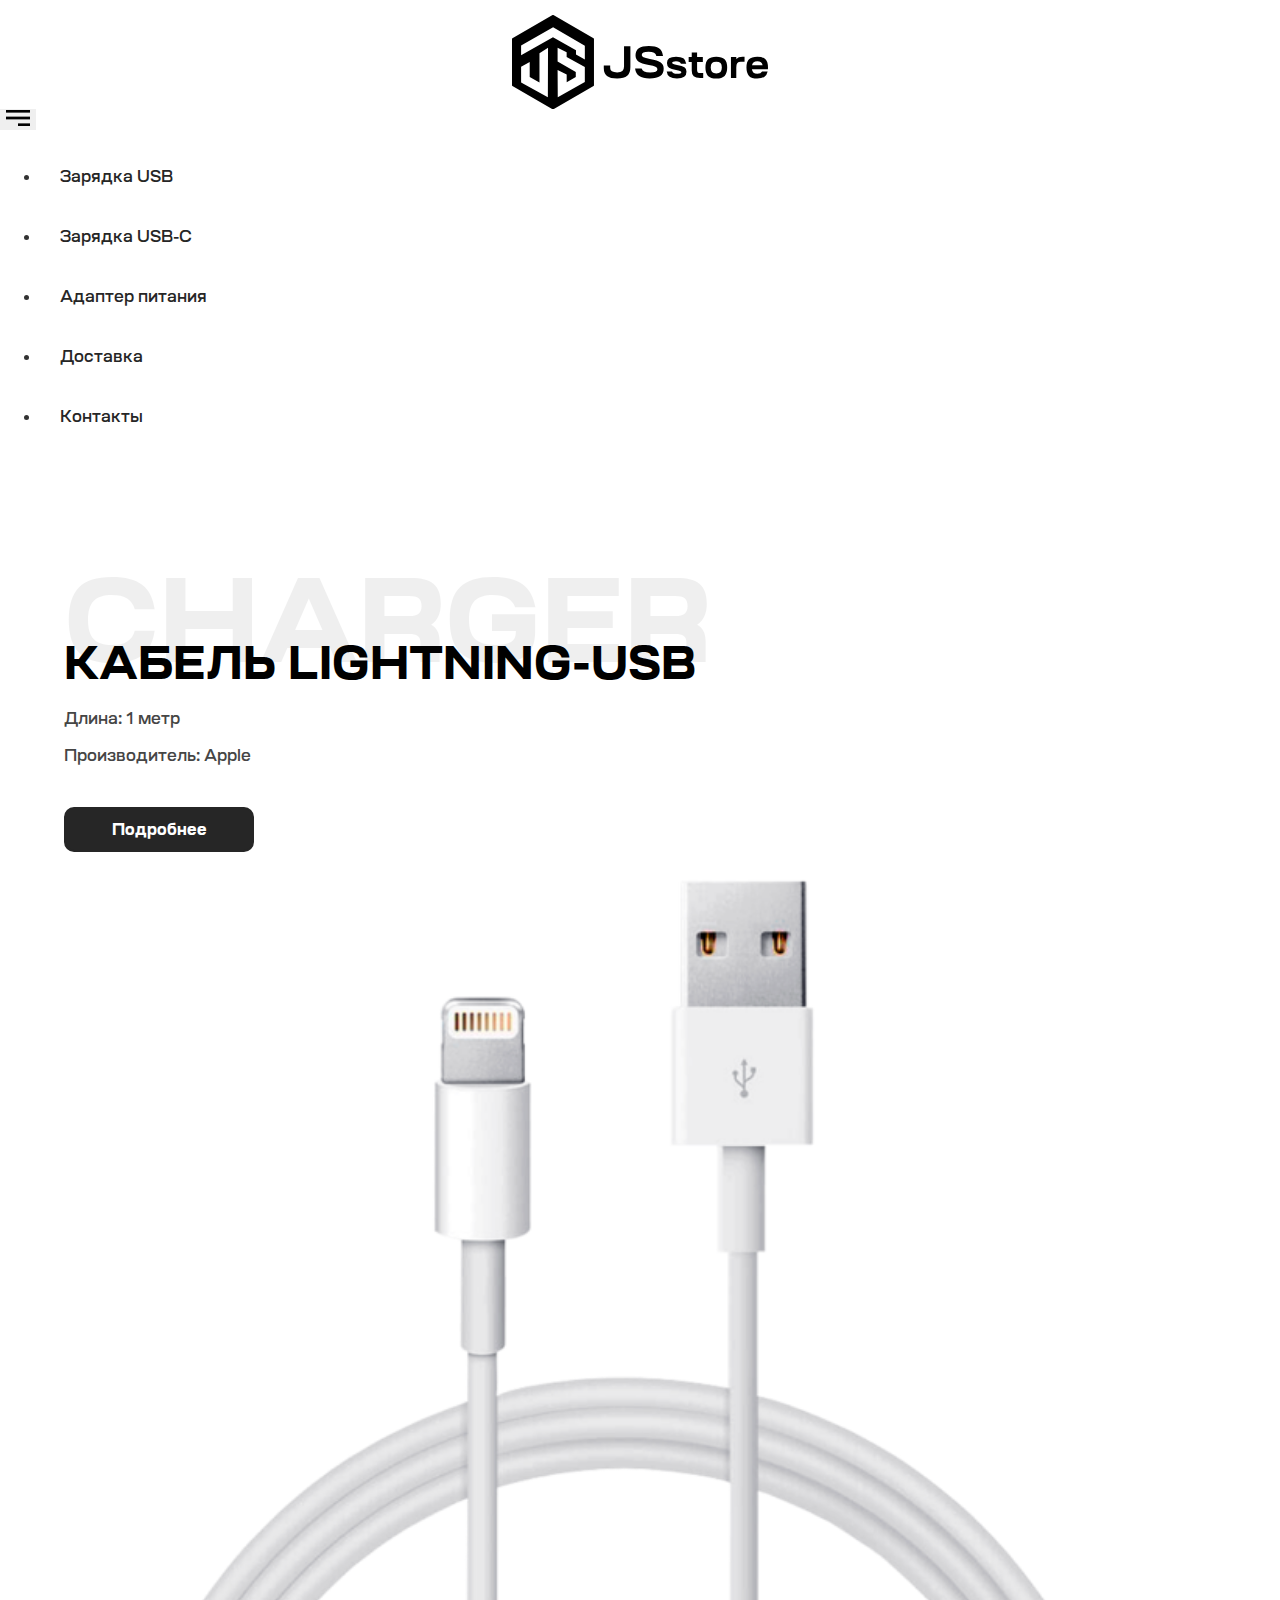
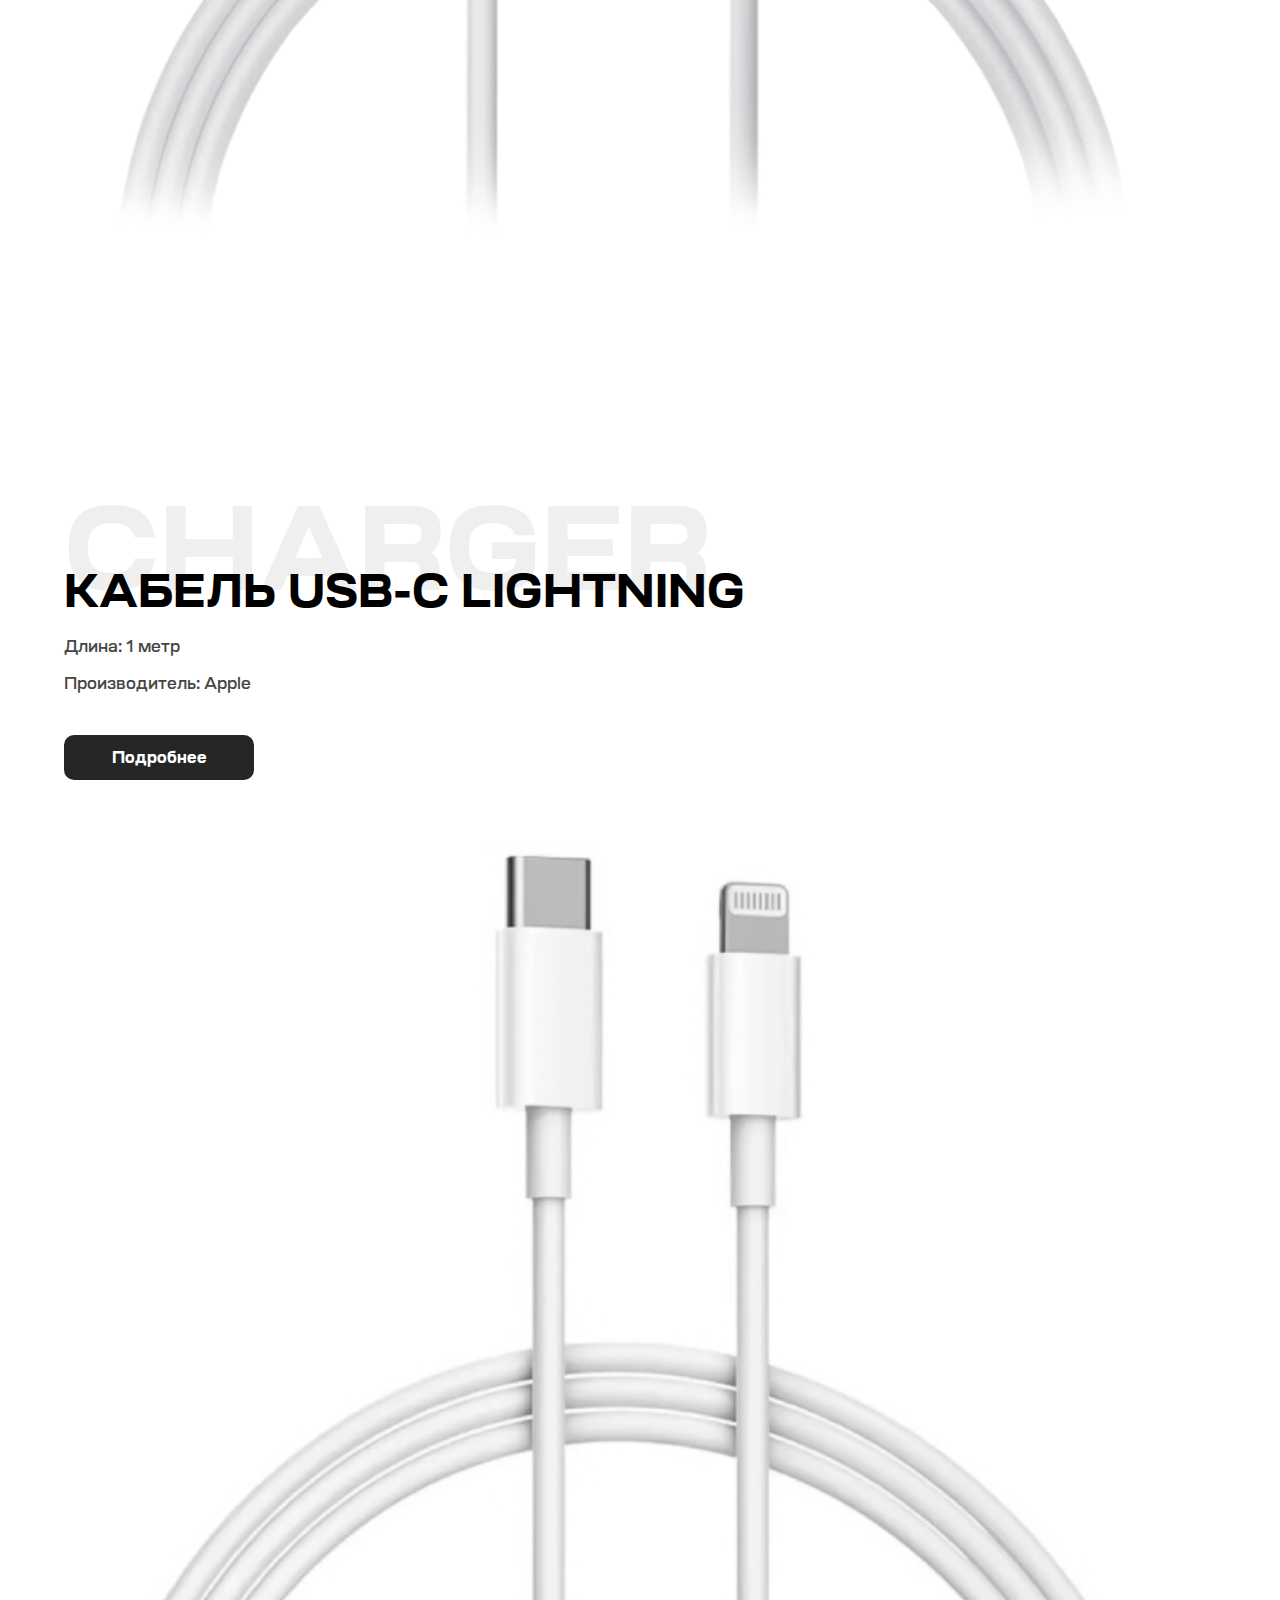
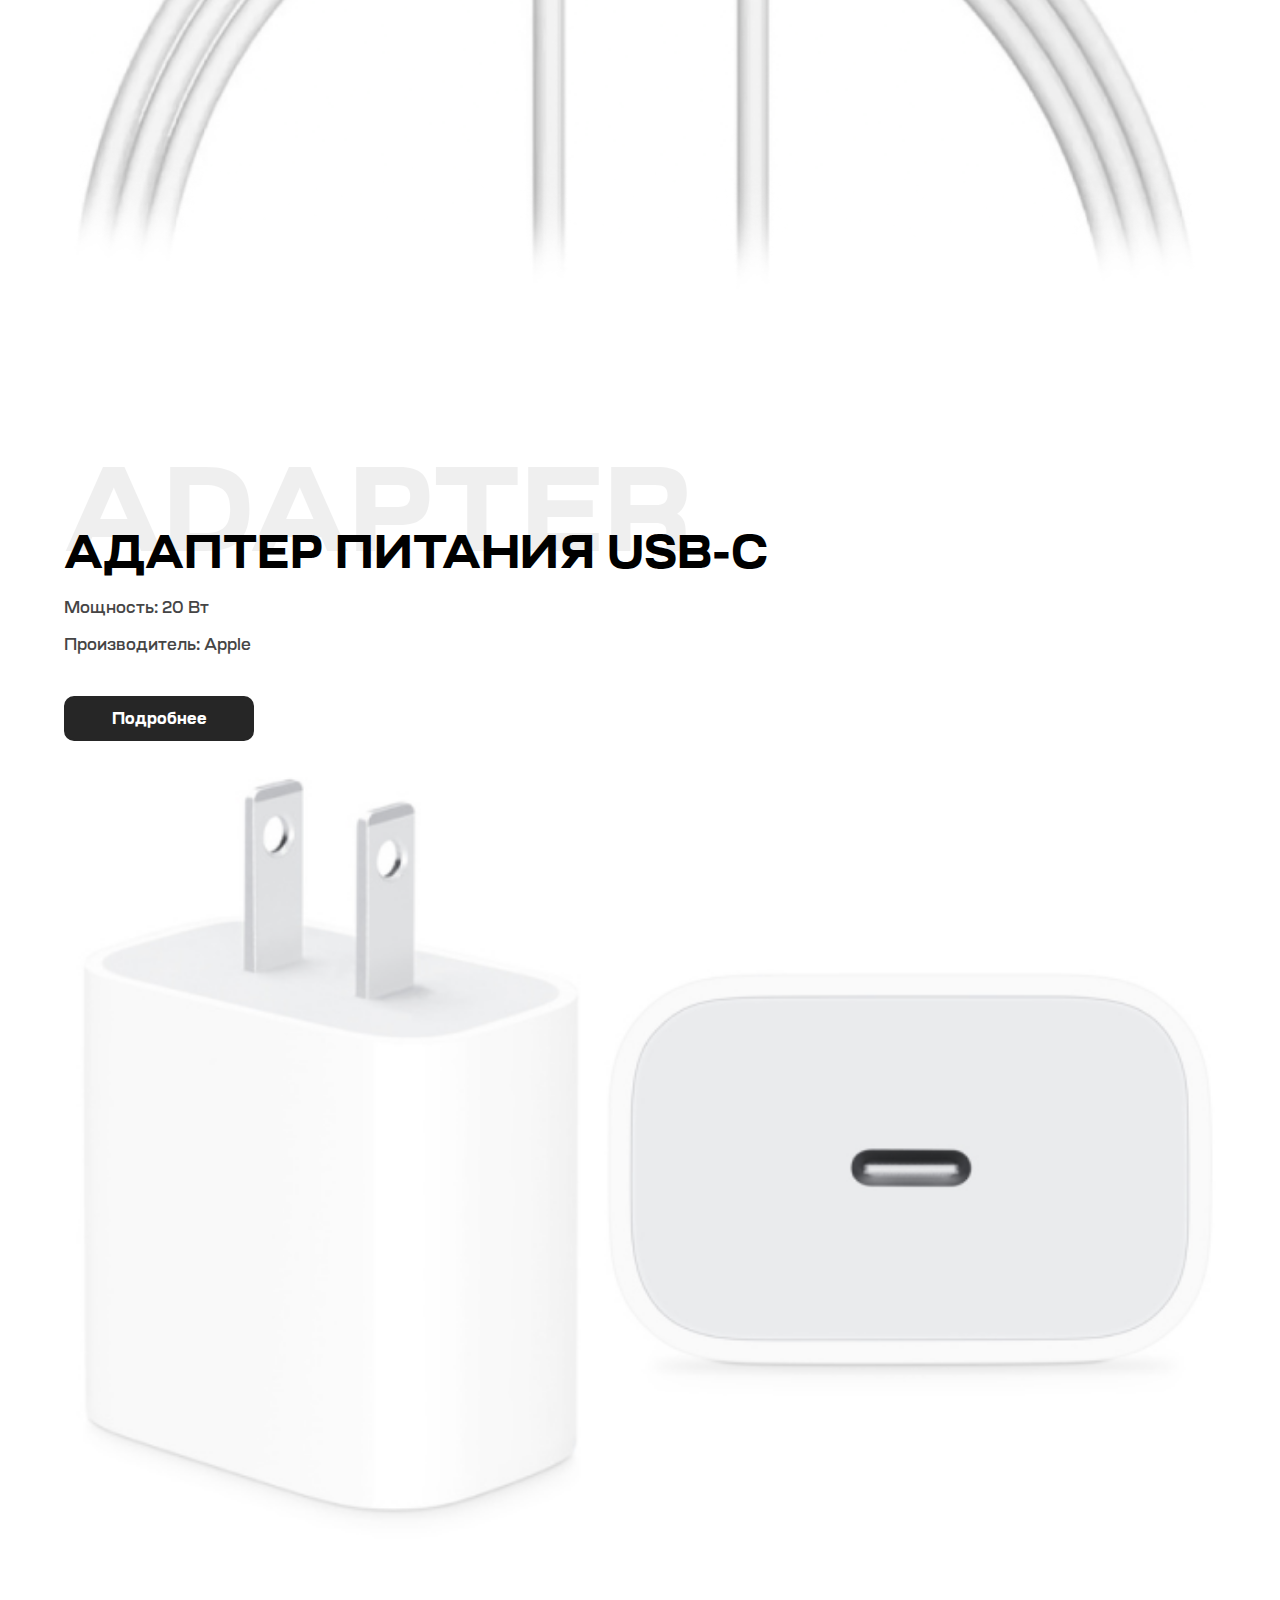
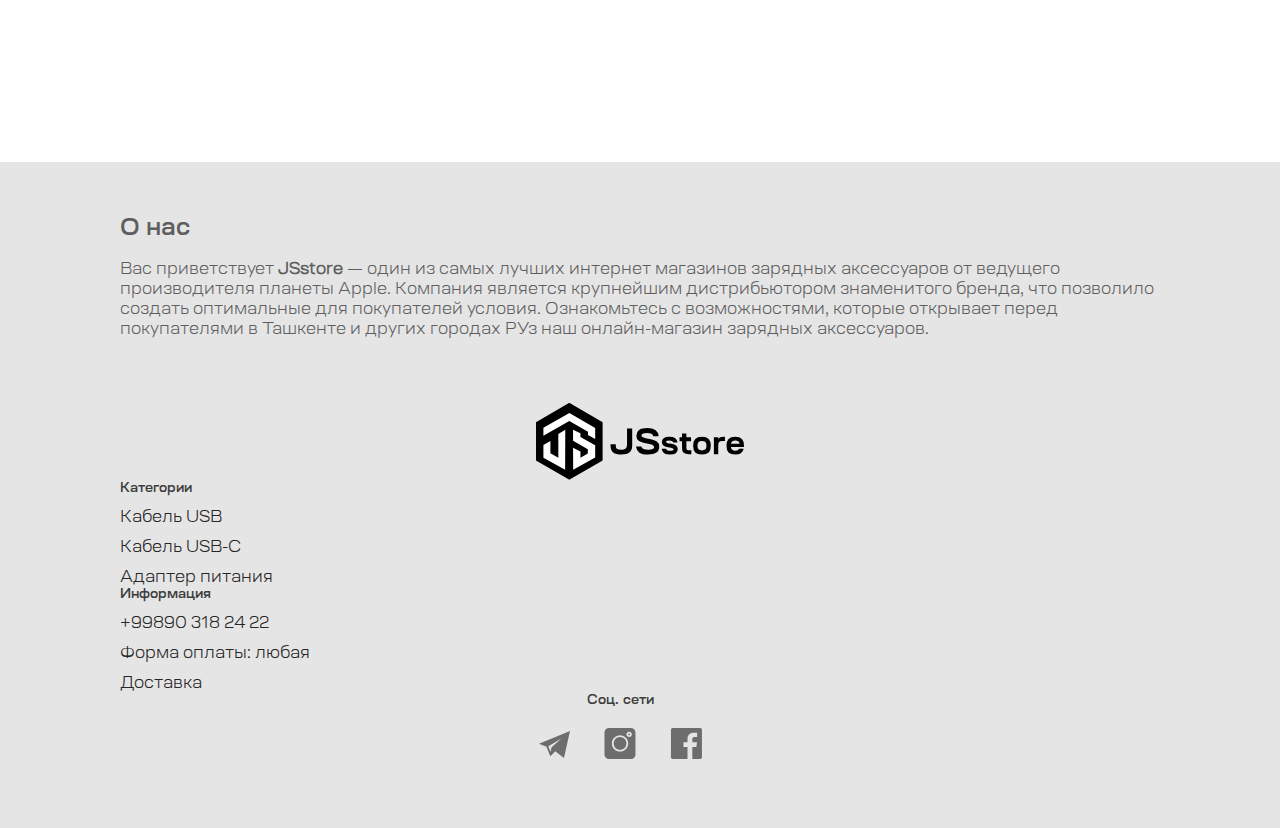
==== commit 8c84dd3f: "JS-Store40" ====
--- a/index.html
+++ b/index.html
@@ -10,11 +10,11 @@
     <title>JS-Store2</title>
 </head>
 <body>
+  <a class="navbar_brand" href="#">
+    <svg xmlns="http://www.w3.org/2000/svg" viewBox="0 0 1896.38 699.11"><defs><style>.cls-1{fill:#fff;}</style></defs><g id="Слой_2" data-name="Слой 2"><g id="Слой_1-2" data-name="Слой 1"><path d="M604,172.44,306.78.86a6.37,6.37,0,0,0-6.4,0L3.2,172.44A6.39,6.39,0,0,0,0,178V521.13a6.39,6.39,0,0,0,3.2,5.54L300.38,698.25a6.42,6.42,0,0,0,6.4,0L604,526.67a6.39,6.39,0,0,0,3.2-5.54V178A6.39,6.39,0,0,0,604,172.44Z"/><polygon class="cls-1" points="67.42 298.76 67.42 225.15 304.45 90.05 539.54 228.29 539.74 328.98 474.06 292.48 474.06 261.81 303.58 165.01 67.42 298.76"/><polygon class="cls-1" points="67.42 382.47 67.42 499.84 265.65 609.06 266.85 242.81 203.56 283.2 203.56 499.39 131.15 459.22 131.15 347.54 67.42 382.47"/><polygon class="cls-1" points="337.77 242.81 337.77 343.94 472.49 422.75 472.49 459.89 405.13 498.38 405.13 441.49 337.77 407.08 338.96 609.06 539.44 496.55 539.44 385.54 404.79 310.43 404.79 276.62 337.77 242.81"/><path d="M679.91,392.44V375h47.43v18.5q0,32.3,51.8,32.29,26.24,0,38.51-10.93t12.28-33.47V231.65H877V384.37q0,44.75-23.38,65.26T778.8,470.15q-51.46,0-75.18-18.67T679.91,392.44Z"/><path d="M911.67,395.81h48.44q4.36,15.46,19.51,22.7t44.06,7.23q53.49,0,53.49-23.88,0-11.43-14.13-18.5t-49.45-13.12q-56.51-10.1-77.53-25.39t-21-45.92q0-36,24.22-53t75-17q49.46,0,74.34,17.33t30.28,57h-49.45q-3.36-15.81-17.32-23T1011.24,273q-50.13,0-50.12,23.21,0,10.42,13,16.82t47.26,12.78q58.53,10.77,80.39,26.24t21.87,46.42q0,36.33-25.57,54t-78.71,17.66q-51.13,0-76.69-17.5T911.67,395.81Z"/><path d="M1146.08,417.65h39q5.7,18.3,38.1,18.3,31.2,0,31.2-12.6,0-11.4-39.3-16.8-36.6-4.2-51.9-15.75t-15.3-34.65q0-24.3,16.2-35.85t51.3-11.56q36.3,0,54.15,12.46t21.15,40h-39a23.57,23.57,0,0,0-11.85-13.94q-8.55-4.35-25-4.35-28.5,0-28.5,11.7,0,10.8,36,15.59,39.6,5.72,54.9,16.36t15.3,33.45q0,25.2-17,37.65T1222,470.15q-36,0-54.3-12.6T1146.08,417.65Z"/><path d="M1371.08,311.45h42.6v36.9h-42.6v60q0,11.7,5.4,16.95t18,5.25h21.91v36.9h-23.11q-32.4,0-47.1-12.9t-14.7-41.4v-64.8h-22.8v-36.9h22.8v-33.9h39.6Z"/><path d="M1451.93,328q19-19.2,61.36-19.21t61.5,19.21q19.18,19.2,19.2,61.5,0,42.6-19.2,61.65t-61.5,19q-42.3,0-61.36-19t-19-61.65Q1432.89,347.14,1451.93,328Zm20.25,61.5q0,22.8,9.75,33.29t31.36,10.5q21.59,0,31.35-10.5t9.75-33.29q0-23.1-9.75-33.46t-31.35-10.34q-21.6,0-31.36,10.34T1472.18,389.45Z"/><path d="M1621.88,467.45v-156h39.6v14.1q15-16.8,46.2-16.81h15v36.91h-27q-18.3,0-26.25,10.2t-8,33.6v78Z"/><path d="M1755.68,451q-18.9-19.2-18.9-61.5t18.9-61.5q18.9-19.2,61.2-19.21,42,0,60.75,19.21t18.75,61.5q0,4.2-.6,12.6h-118.5q3.9,33.9,39.9,33.9,27,0,35.7-18.3h40.8q-6,29.1-25.5,40.8t-51.3,11.7Q1774.58,470.15,1755.68,451Zm61.5-108q-16.8,0-26.7,6.9t-12.6,22.8h78.6q-2.7-15.9-12.45-22.8T1817.18,343Z"/></g></g></svg>
+  </a>
     <nav class="navbar navbar-expand-sm mt-5">
         <div class="container-md">
-          <a class="navbar-brand" href="#">
-            <svg class="navbar-brand1" xmlns="http://www.w3.org/2000/svg" viewBox="0 0 1896.38 699.11"><defs><style>.cls-1{fill:#fff;}</style></defs><g id="Слой_2" data-name="Слой 2"><g id="Слой_1-2" data-name="Слой 1"><path d="M604,172.44,306.78.86a6.37,6.37,0,0,0-6.4,0L3.2,172.44A6.39,6.39,0,0,0,0,178V521.13a6.39,6.39,0,0,0,3.2,5.54L300.38,698.25a6.42,6.42,0,0,0,6.4,0L604,526.67a6.39,6.39,0,0,0,3.2-5.54V178A6.39,6.39,0,0,0,604,172.44Z"/><polygon class="cls-1" points="67.42 298.76 67.42 225.15 304.45 90.05 539.54 228.29 539.74 328.98 474.06 292.48 474.06 261.81 303.58 165.01 67.42 298.76"/><polygon class="cls-1" points="67.42 382.47 67.42 499.84 265.65 609.06 266.85 242.81 203.56 283.2 203.56 499.39 131.15 459.22 131.15 347.54 67.42 382.47"/><polygon class="cls-1" points="337.77 242.81 337.77 343.94 472.49 422.75 472.49 459.89 405.13 498.38 405.13 441.49 337.77 407.08 338.96 609.06 539.44 496.55 539.44 385.54 404.79 310.43 404.79 276.62 337.77 242.81"/><path d="M679.91,392.44V375h47.43v18.5q0,32.3,51.8,32.29,26.24,0,38.51-10.93t12.28-33.47V231.65H877V384.37q0,44.75-23.38,65.26T778.8,470.15q-51.46,0-75.18-18.67T679.91,392.44Z"/><path d="M911.67,395.81h48.44q4.36,15.46,19.51,22.7t44.06,7.23q53.49,0,53.49-23.88,0-11.43-14.13-18.5t-49.45-13.12q-56.51-10.1-77.53-25.39t-21-45.92q0-36,24.22-53t75-17q49.46,0,74.34,17.33t30.28,57h-49.45q-3.36-15.81-17.32-23T1011.24,273q-50.13,0-50.12,23.21,0,10.42,13,16.82t47.26,12.78q58.53,10.77,80.39,26.24t21.87,46.42q0,36.33-25.57,54t-78.71,17.66q-51.13,0-76.69-17.5T911.67,395.81Z"/><path d="M1146.08,417.65h39q5.7,18.3,38.1,18.3,31.2,0,31.2-12.6,0-11.4-39.3-16.8-36.6-4.2-51.9-15.75t-15.3-34.65q0-24.3,16.2-35.85t51.3-11.56q36.3,0,54.15,12.46t21.15,40h-39a23.57,23.57,0,0,0-11.85-13.94q-8.55-4.35-25-4.35-28.5,0-28.5,11.7,0,10.8,36,15.59,39.6,5.72,54.9,16.36t15.3,33.45q0,25.2-17,37.65T1222,470.15q-36,0-54.3-12.6T1146.08,417.65Z"/><path d="M1371.08,311.45h42.6v36.9h-42.6v60q0,11.7,5.4,16.95t18,5.25h21.91v36.9h-23.11q-32.4,0-47.1-12.9t-14.7-41.4v-64.8h-22.8v-36.9h22.8v-33.9h39.6Z"/><path d="M1451.93,328q19-19.2,61.36-19.21t61.5,19.21q19.18,19.2,19.2,61.5,0,42.6-19.2,61.65t-61.5,19q-42.3,0-61.36-19t-19-61.65Q1432.89,347.14,1451.93,328Zm20.25,61.5q0,22.8,9.75,33.29t31.36,10.5q21.59,0,31.35-10.5t9.75-33.29q0-23.1-9.75-33.46t-31.35-10.34q-21.6,0-31.36,10.34T1472.18,389.45Z"/><path d="M1621.88,467.45v-156h39.6v14.1q15-16.8,46.2-16.81h15v36.91h-27q-18.3,0-26.25,10.2t-8,33.6v78Z"/><path d="M1755.68,451q-18.9-19.2-18.9-61.5t18.9-61.5q18.9-19.2,61.2-19.21,42,0,60.75,19.21t18.75,61.5q0,4.2-.6,12.6h-118.5q3.9,33.9,39.9,33.9,27,0,35.7-18.3h40.8q-6,29.1-25.5,40.8t-51.3,11.7Q1774.58,470.15,1755.68,451Zm61.5-108q-16.8,0-26.7,6.9t-12.6,22.8h78.6q-2.7-15.9-12.45-22.8T1817.18,343Z"/></g></g></svg>
-          </a>
         <button class="navbar-toggler" type="button" data-bs-toggle="collapse" data-bs-target="#navbarSupportedContent" aria-controls="navbarSupportedContent" aria-expanded="false" aria-label="Toggle navigation">
           <img src="/images/Vector.png" alt="">
         </button>
@@ -67,8 +67,8 @@
                 </a>
               </div>
             </div>
-            <div class="col-12 col-md-6 lightning-img">
-              <img class="image" src="/images/Lightning.png" alt="Lightning Usb">
+            <div class="col-12 col-md-6 lightning-img image">
+              <img src="/images/Lightning.png" alt="Lightning Usb">
             </div>
           </div>
 
@@ -99,8 +99,8 @@
                 </a>
               </div>
             </div>
-            <div class="col-12 col-md-6 usbc-img">
-              <img class="image" src="/images/USB-C.png" alt="Lightning Usb-c">
+            <div class="col-12 col-md-6 usbc-img image">
+              <img src="/images/USB-C.png" alt="Lightning Usb-c">
             </div>
           </div>
 
@@ -131,8 +131,8 @@
                 </a>
               </div>
             </div>
-            <div class="col-12 col-md-6 adapter-img justify-content-center">
-              <img class="image" src="/images/adapter.png" alt="Adapter">
+            <div class="col-12 col-md-6 adapter-img image">
+              <img src="/images/adapter.png" alt="Adapter">
             </div>
           </div>
 
@@ -153,7 +153,9 @@
         </div>
           <div class="row">
             <div class="col-sm-3">
-              <h1>LOGO</h1>
+              <a class="navbar_brand" href="#">
+                <svg class="navbar-brand1" xmlns="http://www.w3.org/2000/svg" viewBox="0 0 1896.38 699.11"><defs><style>.cls-1{fill:#fff;}</style></defs><g id="Слой_2" data-name="Слой 2"><g id="Слой_1-2" data-name="Слой 1"><path d="M604,172.44,306.78.86a6.37,6.37,0,0,0-6.4,0L3.2,172.44A6.39,6.39,0,0,0,0,178V521.13a6.39,6.39,0,0,0,3.2,5.54L300.38,698.25a6.42,6.42,0,0,0,6.4,0L604,526.67a6.39,6.39,0,0,0,3.2-5.54V178A6.39,6.39,0,0,0,604,172.44Z"/><polygon class="cls-1" points="67.42 298.76 67.42 225.15 304.45 90.05 539.54 228.29 539.74 328.98 474.06 292.48 474.06 261.81 303.58 165.01 67.42 298.76"/><polygon class="cls-1" points="67.42 382.47 67.42 499.84 265.65 609.06 266.85 242.81 203.56 283.2 203.56 499.39 131.15 459.22 131.15 347.54 67.42 382.47"/><polygon class="cls-1" points="337.77 242.81 337.77 343.94 472.49 422.75 472.49 459.89 405.13 498.38 405.13 441.49 337.77 407.08 338.96 609.06 539.44 496.55 539.44 385.54 404.79 310.43 404.79 276.62 337.77 242.81"/><path d="M679.91,392.44V375h47.43v18.5q0,32.3,51.8,32.29,26.24,0,38.51-10.93t12.28-33.47V231.65H877V384.37q0,44.75-23.38,65.26T778.8,470.15q-51.46,0-75.18-18.67T679.91,392.44Z"/><path d="M911.67,395.81h48.44q4.36,15.46,19.51,22.7t44.06,7.23q53.49,0,53.49-23.88,0-11.43-14.13-18.5t-49.45-13.12q-56.51-10.1-77.53-25.39t-21-45.92q0-36,24.22-53t75-17q49.46,0,74.34,17.33t30.28,57h-49.45q-3.36-15.81-17.32-23T1011.24,273q-50.13,0-50.12,23.21,0,10.42,13,16.82t47.26,12.78q58.53,10.77,80.39,26.24t21.87,46.42q0,36.33-25.57,54t-78.71,17.66q-51.13,0-76.69-17.5T911.67,395.81Z"/><path d="M1146.08,417.65h39q5.7,18.3,38.1,18.3,31.2,0,31.2-12.6,0-11.4-39.3-16.8-36.6-4.2-51.9-15.75t-15.3-34.65q0-24.3,16.2-35.85t51.3-11.56q36.3,0,54.15,12.46t21.15,40h-39a23.57,23.57,0,0,0-11.85-13.94q-8.55-4.35-25-4.35-28.5,0-28.5,11.7,0,10.8,36,15.59,39.6,5.72,54.9,16.36t15.3,33.45q0,25.2-17,37.65T1222,470.15q-36,0-54.3-12.6T1146.08,417.65Z"/><path d="M1371.08,311.45h42.6v36.9h-42.6v60q0,11.7,5.4,16.95t18,5.25h21.91v36.9h-23.11q-32.4,0-47.1-12.9t-14.7-41.4v-64.8h-22.8v-36.9h22.8v-33.9h39.6Z"/><path d="M1451.93,328q19-19.2,61.36-19.21t61.5,19.21q19.18,19.2,19.2,61.5,0,42.6-19.2,61.65t-61.5,19q-42.3,0-61.36-19t-19-61.65Q1432.89,347.14,1451.93,328Zm20.25,61.5q0,22.8,9.75,33.29t31.36,10.5q21.59,0,31.35-10.5t9.75-33.29q0-23.1-9.75-33.46t-31.35-10.34q-21.6,0-31.36,10.34T1472.18,389.45Z"/><path d="M1621.88,467.45v-156h39.6v14.1q15-16.8,46.2-16.81h15v36.91h-27q-18.3,0-26.25,10.2t-8,33.6v78Z"/><path d="M1755.68,451q-18.9-19.2-18.9-61.5t18.9-61.5q18.9-19.2,61.2-19.21,42,0,60.75,19.21t18.75,61.5q0,4.2-.6,12.6h-118.5q3.9,33.9,39.9,33.9,27,0,35.7-18.3h40.8q-6,29.1-25.5,40.8t-51.3,11.7Q1774.58,470.15,1755.68,451Zm61.5-108q-16.8,0-26.7,6.9t-12.6,22.8h78.6q-2.7-15.9-12.45-22.8T1817.18,343Z"/></g></g></svg>
+              </a>
             </div>
             <div class="col-sm-3 categories">
                 <h5 id="categories">Категории</h5> 
--- a/css/style2.css
+++ b/css/style2.css
@@ -17,12 +17,22 @@
 
 
 /* Navbar */
+.navbar {
+    margin: 0px !important;
+}
+
 .nav-item {
     padding: 20px;
 }
 
-.navbar-brand svg {
-    width: 100%;
+.navbar_brand {
+    display: flex;
+    justify-content: center;
+}
+
+.navbar_brand svg {
+    margin-top: 15px;
+    width: 20%;
 }
 
 .navbar-toggler {
@@ -88,6 +98,10 @@
 
 .usbc-text {
     margin-top: 200px;
+}
+
+.usbc-img {
+    margin: 0 auto;
 }
 
 .usbc-img img{
@@ -233,6 +247,13 @@
 
 /* 576px */
 @media (max-width: 576px) {
+
+    /* Navbar */
+    .navbar_brand svg {
+        margin-top: 15px;
+        width: 30%;
+    }
+
     /* Lightning */
     .lightning {
         margin-top: 25px;
@@ -347,6 +368,12 @@
         padding: 5px;
     }
 
+    .navbar_brand svg {
+        margin-top: 15px;
+        width: 30%;
+    }
+
+
     /* Lightning */
     .lightning {
         margin-top: 25px;
@@ -447,6 +474,17 @@
 
     }
 
+ 
+
+
+
+}
+
+@media (min-width: 769px) and (max-width: 992px) {
+
+    .image {
+        margin-top: 30%;
+    }
 
 }
 
